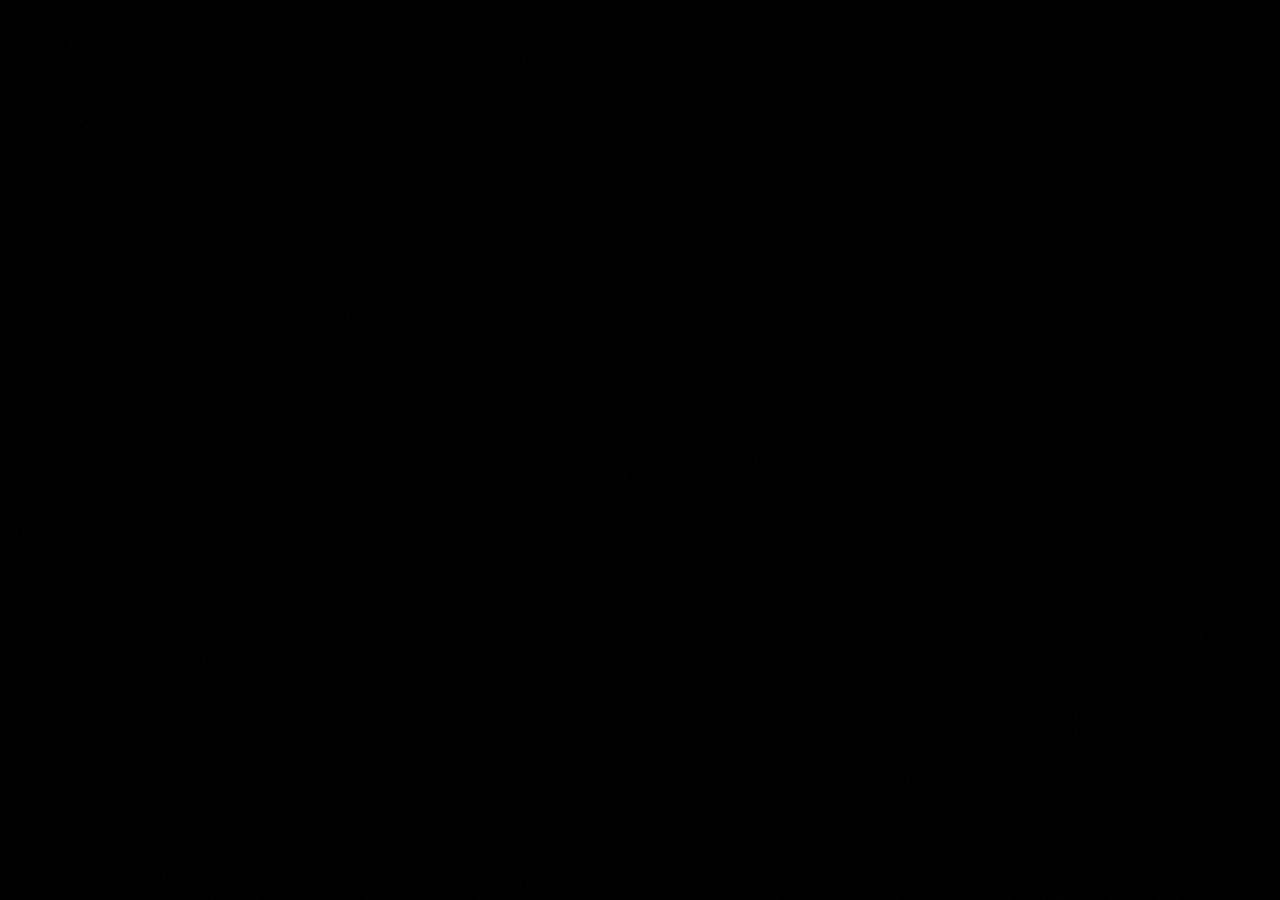
==== index.html @ a4b95ec3 "Deploy: mobile nav CTA visible" ====
<!DOCTYPE html>
<html lang="es">
  <head>
    <meta charset="UTF-8" />
    <link rel="icon" type="image/svg+xml" href="data:image/svg+xml,<svg xmlns='http://www.w3.org/2000/svg' viewBox='0 0 100 100'><text y='.9em' font-size='90'>⬡</text></svg>" />
    <meta name="viewport" content="width=device-width, initial-scale=1.0" />

    <!-- SEO Meta Tags -->
    <title>Aplicá IA — Agentes de IA & Software Premium</title>
    <meta name="description" content="Agencia boutique especializada en Agentes de IA, Desarrollo de Software a Medida, Diseño Web y Google Ads. Tecnología de vanguardia para empresas que quieren escalar." />
    <meta name="keywords" content="agentes IA, inteligencia artificial, desarrollo software, Google Ads, automatización, Next.js, React" />
    <meta name="author" content="Aplicá IA" />

    <!-- Open Graph -->
    <meta property="og:title" content="Aplicá IA — La Inteligencia que Escala tu Visión" />
    <meta property="og:description" content="Agentes de IA, Software a Medida y Google Ads para empresas premium." />
    <meta property="og:type" content="website" />

    <!-- Fonts: Inter (hero headlines) + Syne (accents) + DM Sans (body) -->
    <link rel="preconnect" href="https://fonts.googleapis.com" />
    <link rel="preconnect" href="https://fonts.gstatic.com" crossorigin />
    <link rel="preload" as="style" href="https://fonts.googleapis.com/css2?family=Inter:wght@400;500;600;700;800;900&family=Syne:wght@400;500;600;700;800&family=DM+Sans:ital,opsz,wght@0,9..40,300;0,9..40,400;0,9..40,500;0,9..40,600;1,9..40,300&display=swap" />
    <link href="https://fonts.googleapis.com/css2?family=Inter:wght@400;500;600;700;800;900&family=Syne:wght@400;500;600;700;800&family=DM+Sans:ital,opsz,wght@0,9..40,300;0,9..40,400;0,9..40,500;0,9..40,600;1,9..40,300&display=swap" rel="stylesheet" />

    <!-- Supabase Edge Function domain preconnect -->
    <link rel="preconnect" href="https://fxnadonczxslmwwtrefc.supabase.co" />

    <!-- GPU composite layer hint (no transform — would break GSAP fixed pins) -->
    <style>
      body { -webkit-font-smoothing: antialiased; text-rendering: optimizeLegibility; }
    </style>
    <script type="module" crossorigin src="./assets/index-Dzu4JUAJ.js"></script>
    <link rel="modulepreload" crossorigin href="./assets/motion-eB3AXLwj.js">
    <link rel="modulepreload" crossorigin href="./assets/r3f-Cs30Wg8M.js">
    <link rel="stylesheet" crossorigin href="./assets/index-D5BT5-FQ.css">
  </head>
  <body>
    <div id="root"></div>
  </body>
</html>
---- assets/index-D5BT5-FQ.css ----
*,:before,:after{--tw-border-spacing-x: 0;--tw-border-spacing-y: 0;--tw-translate-x: 0;--tw-translate-y: 0;--tw-rotate: 0;--tw-skew-x: 0;--tw-skew-y: 0;--tw-scale-x: 1;--tw-scale-y: 1;--tw-pan-x: ;--tw-pan-y: ;--tw-pinch-zoom: ;--tw-scroll-snap-strictness: proximity;--tw-gradient-from-position: ;--tw-gradient-via-position: ;--tw-gradient-to-position: ;--tw-ordinal: ;--tw-slashed-zero: ;--tw-numeric-figure: ;--tw-numeric-spacing: ;--tw-numeric-fraction: ;--tw-ring-inset: ;--tw-ring-offset-width: 0px;--tw-ring-offset-color: #fff;--tw-ring-color: rgb(59 130 246 / .5);--tw-ring-offset-shadow: 0 0 #0000;--tw-ring-shadow: 0 0 #0000;--tw-shadow: 0 0 #0000;--tw-shadow-colored: 0 0 #0000;--tw-blur: ;--tw-brightness: ;--tw-contrast: ;--tw-grayscale: ;--tw-hue-rotate: ;--tw-invert: ;--tw-saturate: ;--tw-sepia: ;--tw-drop-shadow: ;--tw-backdrop-blur: ;--tw-backdrop-brightness: ;--tw-backdrop-contrast: ;--tw-backdrop-grayscale: ;--tw-backdrop-hue-rotate: ;--tw-backdrop-invert: ;--tw-backdrop-opacity: ;--tw-backdrop-saturate: ;--tw-backdrop-sepia: ;--tw-contain-size: ;--tw-contain-layout: ;--tw-contain-paint: ;--tw-contain-style: }::backdrop{--tw-border-spacing-x: 0;--tw-border-spacing-y: 0;--tw-translate-x: 0;--tw-translate-y: 0;--tw-rotate: 0;--tw-skew-x: 0;--tw-skew-y: 0;--tw-scale-x: 1;--tw-scale-y: 1;--tw-pan-x: ;--tw-pan-y: ;--tw-pinch-zoom: ;--tw-scroll-snap-strictness: proximity;--tw-gradient-from-position: ;--tw-gradient-via-position: ;--tw-gradient-to-position: ;--tw-ordinal: ;--tw-slashed-zero: ;--tw-numeric-figure: ;--tw-numeric-spacing: ;--tw-numeric-fraction: ;--tw-ring-inset: ;--tw-ring-offset-width: 0px;--tw-ring-offset-color: #fff;--tw-ring-color: rgb(59 130 246 / .5);--tw-ring-offset-shadow: 0 0 #0000;--tw-ring-shadow: 0 0 #0000;--tw-shadow: 0 0 #0000;--tw-shadow-colored: 0 0 #0000;--tw-blur: ;--tw-brightness: ;--tw-contrast: ;--tw-grayscale: ;--tw-hue-rotate: ;--tw-invert: ;--tw-saturate: ;--tw-sepia: ;--tw-drop-shadow: ;--tw-backdrop-blur: ;--tw-backdrop-brightness: ;--tw-backdrop-contrast: ;--tw-backdrop-grayscale: ;--tw-backdrop-hue-rotate: ;--tw-backdrop-invert: ;--tw-backdrop-opacity: ;--tw-backdrop-saturate: ;--tw-backdrop-sepia: ;--tw-contain-size: ;--tw-contain-layout: ;--tw-contain-paint: ;--tw-contain-style: }*,:before,:after{box-sizing:border-box;border-width:0;border-style:solid;border-color:#e5e7eb}:before,:after{--tw-content: ""}html,:host{line-height:1.5;-webkit-text-size-adjust:100%;-moz-tab-size:4;-o-tab-size:4;tab-size:4;font-family:ui-sans-serif,system-ui,sans-serif,"Apple Color Emoji","Segoe UI Emoji",Segoe UI Symbol,"Noto Color Emoji";font-feature-settings:normal;font-variation-settings:normal;-webkit-tap-highlight-color:transparent}body{margin:0;line-height:inherit}hr{height:0;color:inherit;border-top-width:1px}abbr:where([title]){-webkit-text-decoration:underline dotted;text-decoration:underline dotted}h1,h2,h3,h4,h5,h6{font-size:inherit;font-weight:inherit}a{color:inherit;text-decoration:inherit}b,strong{font-weight:bolder}code,kbd,samp,pre{font-family:ui-monospace,SFMono-Regular,Menlo,Monaco,Consolas,Liberation Mono,Courier New,monospace;font-feature-settings:normal;font-variation-settings:normal;font-size:1em}small{font-size:80%}sub,sup{font-size:75%;line-height:0;position:relative;vertical-align:baseline}sub{bottom:-.25em}sup{top:-.5em}table{text-indent:0;border-color:inherit;border-collapse:collapse}button,input,optgroup,select,textarea{font-family:inherit;font-feature-settings:inherit;font-variation-settings:inherit;font-size:100%;font-weight:inherit;line-height:inherit;letter-spacing:inherit;color:inherit;margin:0;padding:0}button,select{text-transform:none}button,input:where([type=button]),input:where([type=reset]),input:where([type=submit]){-webkit-appearance:button;background-color:transparent;background-image:none}:-moz-focusring{outline:auto}:-moz-ui-invalid{box-shadow:none}progress{vertical-align:baseline}::-webkit-inner-spin-button,::-webkit-outer-spin-button{height:auto}[type=search]{-webkit-appearance:textfield;outline-offset:-2px}::-webkit-search-decoration{-webkit-appearance:none}::-webkit-file-upload-button{-webkit-appearance:button;font:inherit}summary{display:list-item}blockquote,dl,dd,h1,h2,h3,h4,h5,h6,hr,figure,p,pre{margin:0}fieldset{margin:0;padding:0}legend{padding:0}ol,ul,menu{list-style:none;margin:0;padding:0}dialog{padding:0}textarea{resize:vertical}input::-moz-placeholder,textarea::-moz-placeholder{opacity:1;color:#9ca3af}input::placeholder,textarea::placeholder{opacity:1;color:#9ca3af}button,[role=button]{cursor:pointer}:disabled{cursor:default}img,svg,video,canvas,audio,iframe,embed,object{display:block;vertical-align:middle}img,video{max-width:100%;height:auto}[hidden]:where(:not([hidden=until-found])){display:none}.\!container{width:100%!important}.container{width:100%}@media (min-width: 640px){.\!container{max-width:640px!important}.container{max-width:640px}}@media (min-width: 768px){.\!container{max-width:768px!important}.container{max-width:768px}}@media (min-width: 1024px){.\!container{max-width:1024px!important}.container{max-width:1024px}}@media (min-width: 1280px){.\!container{max-width:1280px!important}.container{max-width:1280px}}@media (min-width: 1536px){.\!container{max-width:1536px!important}.container{max-width:1536px}}.pointer-events-none{pointer-events:none}.\!visible{visibility:visible!important}.visible{visibility:visible}.invisible{visibility:hidden}.fixed{position:fixed}.absolute{position:absolute}.relative{position:relative}.inset-0{top:0;right:0;bottom:0;left:0}.-bottom-8{bottom:-2rem}.bottom-10{bottom:2.5rem}.left-0{left:0}.left-1\/2{left:50%}.right-0{right:0}.z-10{z-index:10}.mx-auto{margin-left:auto;margin-right:auto}.mb-0\.5{margin-bottom:.125rem}.mb-1{margin-bottom:.25rem}.mb-10{margin-bottom:2.5rem}.mb-20{margin-bottom:5rem}.mb-3{margin-bottom:.75rem}.mb-4{margin-bottom:1rem}.mb-6{margin-bottom:1.5rem}.mb-8{margin-bottom:2rem}.mt-0\.5{margin-top:.125rem}.mt-4{margin-top:1rem}.block{display:block}.inline-block{display:inline-block}.flex{display:flex}.inline-flex{display:inline-flex}.grid{display:grid}.hidden{display:none}.h-1{height:.25rem}.h-10{height:2.5rem}.h-11{height:2.75rem}.h-16{height:4rem}.h-2{height:.5rem}.h-64{height:16rem}.h-full{height:100%}.w-1{width:.25rem}.w-10{width:2.5rem}.w-11{width:2.75rem}.w-3\/4{width:75%}.w-full{width:100%}.max-w-2xl{max-width:42rem}.max-w-6xl{max-width:72rem}.max-w-7xl{max-width:80rem}.max-w-md{max-width:28rem}.max-w-xl{max-width:36rem}.flex-1{flex:1 1 0%}.-translate-x-1\/2{--tw-translate-x: -50%;transform:translate(var(--tw-translate-x),var(--tw-translate-y)) rotate(var(--tw-rotate)) skew(var(--tw-skew-x)) skewY(var(--tw-skew-y)) scaleX(var(--tw-scale-x)) scaleY(var(--tw-scale-y))}.transform{transform:translate(var(--tw-translate-x),var(--tw-translate-y)) rotate(var(--tw-rotate)) skew(var(--tw-skew-x)) skewY(var(--tw-skew-y)) scaleX(var(--tw-scale-x)) scaleY(var(--tw-scale-y))}.select-none{-webkit-user-select:none;-moz-user-select:none;user-select:none}.resize{resize:both}.grid-cols-1{grid-template-columns:repeat(1,minmax(0,1fr))}.grid-cols-2{grid-template-columns:repeat(2,minmax(0,1fr))}.grid-cols-3{grid-template-columns:repeat(3,minmax(0,1fr))}.flex-col{flex-direction:column}.flex-wrap{flex-wrap:wrap}.items-end{align-items:flex-end}.items-center{align-items:center}.justify-end{justify-content:flex-end}.justify-center{justify-content:center}.justify-between{justify-content:space-between}.gap-1\.5{gap:.375rem}.gap-16{gap:4rem}.gap-2{gap:.5rem}.gap-20{gap:5rem}.gap-3{gap:.75rem}.gap-4{gap:1rem}.gap-5{gap:1.25rem}.gap-6{gap:1.5rem}.gap-8{gap:2rem}.space-y-2\.5>:not([hidden])~:not([hidden]){--tw-space-y-reverse: 0;margin-top:calc(.625rem * calc(1 - var(--tw-space-y-reverse)));margin-bottom:calc(.625rem * var(--tw-space-y-reverse))}.overflow-hidden{overflow:hidden}.overflow-x-hidden{overflow-x:hidden}.whitespace-nowrap{white-space:nowrap}.whitespace-pre-line{white-space:pre-line}.rounded-\[20px\]{border-radius:20px}.rounded-full{border-radius:9999px}.rounded-xl{border-radius:.75rem}.rounded-t-lg{border-top-left-radius:.5rem;border-top-right-radius:.5rem}.border{border-width:1px}.border-y{border-top-width:1px;border-bottom-width:1px}.border-t{border-top-width:1px}.border-\[rgba\(255\,255\,255\,0\.06\)\]{border-color:#ffffff0f}.border-cobalt\/20{border-color:#05f3}.bg-black{--tw-bg-opacity: 1;background-color:rgb(0 0 0 / var(--tw-bg-opacity, 1))}.bg-cobalt{--tw-bg-opacity: 1;background-color:rgb(0 85 255 / var(--tw-bg-opacity, 1))}.bg-cobalt\/10{background-color:#0055ff1a}.bg-\[radial-gradient\(ellipse_60\%_50\%_at_20\%_60\%\,rgba\(0\,85\,255\,0\.07\)\,transparent\)\]{background-image:radial-gradient(ellipse 60% 50% at 20% 60%,rgba(0,85,255,.07),transparent)}.bg-\[radial-gradient\(ellipse_60\%_50\%_at_50\%_0\%\,rgba\(136\,51\,255\,0\.08\)\,transparent\)\]{background-image:radial-gradient(ellipse 60% 50% at 50% 0%,rgba(136,51,255,.08),transparent)}.p-6{padding:1.5rem}.p-7{padding:1.75rem}.p-8{padding:2rem}.px-3{padding-left:.75rem;padding-right:.75rem}.px-4{padding-left:1rem;padding-right:1rem}.px-6{padding-left:1.5rem;padding-right:1.5rem}.px-8{padding-left:2rem;padding-right:2rem}.py-1{padding-top:.25rem;padding-bottom:.25rem}.py-1\.5{padding-top:.375rem;padding-bottom:.375rem}.py-10{padding-top:2.5rem;padding-bottom:2.5rem}.py-16{padding-top:4rem;padding-bottom:4rem}.py-4{padding-top:1rem;padding-bottom:1rem}.py-40{padding-top:10rem;padding-bottom:10rem}.pt-4{padding-top:1rem}.pt-5{padding-top:1.25rem}.text-center{text-align:center}.font-body{font-family:DM Sans,sans-serif}.font-display{font-family:Syne,sans-serif}.text-2xl{font-size:1.5rem;line-height:2rem}.text-\[10px\]{font-size:10px}.text-\[9px\]{font-size:9px}.text-base{font-size:1rem;line-height:1.5rem}.text-lg{font-size:1.125rem;line-height:1.75rem}.text-sm{font-size:.875rem;line-height:1.25rem}.text-xl{font-size:1.25rem;line-height:1.75rem}.text-xs{font-size:.75rem;line-height:1rem}.uppercase{text-transform:uppercase}.leading-relaxed{line-height:1.625}.leading-tight{line-height:1.25}.tracking-\[0\.2em\]{letter-spacing:.2em}.tracking-\[0\.45em\]{letter-spacing:.45em}.tracking-wider{letter-spacing:.05em}.tracking-widest{letter-spacing:.1em}.text-\[\#3a3a3c\]{--tw-text-opacity: 1;color:rgb(58 58 60 / var(--tw-text-opacity, 1))}.text-\[\#48484a\]{--tw-text-opacity: 1;color:rgb(72 72 74 / var(--tw-text-opacity, 1))}.text-\[\#86868b\]{--tw-text-opacity: 1;color:rgb(134 134 139 / var(--tw-text-opacity, 1))}.text-\[\#f5f5f7\]{--tw-text-opacity: 1;color:rgb(245 245 247 / var(--tw-text-opacity, 1))}.text-cobalt{--tw-text-opacity: 1;color:rgb(0 85 255 / var(--tw-text-opacity, 1))}.text-white{--tw-text-opacity: 1;color:rgb(255 255 255 / var(--tw-text-opacity, 1))}.antialiased{-webkit-font-smoothing:antialiased;-moz-osx-font-smoothing:grayscale}.opacity-0{opacity:0}.opacity-25{opacity:.25}.opacity-60{opacity:.6}.opacity-70{opacity:.7}.shadow{--tw-shadow: 0 1px 3px 0 rgb(0 0 0 / .1), 0 1px 2px -1px rgb(0 0 0 / .1);--tw-shadow-colored: 0 1px 3px 0 var(--tw-shadow-color), 0 1px 2px -1px var(--tw-shadow-color);box-shadow:var(--tw-ring-offset-shadow, 0 0 #0000),var(--tw-ring-shadow, 0 0 #0000),var(--tw-shadow)}.outline{outline-style:solid}.ring{--tw-ring-offset-shadow: var(--tw-ring-inset) 0 0 0 var(--tw-ring-offset-width) var(--tw-ring-offset-color);--tw-ring-shadow: var(--tw-ring-inset) 0 0 0 calc(3px + var(--tw-ring-offset-width)) var(--tw-ring-color);box-shadow:var(--tw-ring-offset-shadow),var(--tw-ring-shadow),var(--tw-shadow, 0 0 #0000)}.blur{--tw-blur: blur(8px);filter:var(--tw-blur) var(--tw-brightness) var(--tw-contrast) var(--tw-grayscale) var(--tw-hue-rotate) var(--tw-invert) var(--tw-saturate) var(--tw-sepia) var(--tw-drop-shadow)}.blur-3xl{--tw-blur: blur(64px);filter:var(--tw-blur) var(--tw-brightness) var(--tw-contrast) var(--tw-grayscale) var(--tw-hue-rotate) var(--tw-invert) var(--tw-saturate) var(--tw-sepia) var(--tw-drop-shadow)}.filter{filter:var(--tw-blur) var(--tw-brightness) var(--tw-contrast) var(--tw-grayscale) var(--tw-hue-rotate) var(--tw-invert) var(--tw-saturate) var(--tw-sepia) var(--tw-drop-shadow)}.transition{transition-property:color,background-color,border-color,text-decoration-color,fill,stroke,opacity,box-shadow,transform,filter,backdrop-filter;transition-timing-function:cubic-bezier(.4,0,.2,1);transition-duration:.15s}.transition-colors{transition-property:color,background-color,border-color,text-decoration-color,fill,stroke;transition-timing-function:cubic-bezier(.4,0,.2,1);transition-duration:.15s}.transition-opacity{transition-property:opacity;transition-timing-function:cubic-bezier(.4,0,.2,1);transition-duration:.15s}.duration-500{transition-duration:.5s}:root{--cobalt: #0071E3;--cobalt-glow: rgba(0, 113, 227, .12);--violet: #0071E3;--violet-glow: rgba(0, 113, 227, .1);--black: #000000;--surface: #000000;--card: #1d1d1f;--text: #f5f5f7;--text-dim: #86868b;--border: rgba(255,255,255,.08)}*,*:before,*:after{box-sizing:border-box;margin:0;padding:0}html{scroll-behavior:auto}body{background-color:#000;color:#f5f5f7;font-family:DM Sans,-apple-system,SF Pro Text,Helvetica Neue,sans-serif;-webkit-font-smoothing:antialiased;-moz-osx-font-smoothing:grayscale;overflow-x:hidden}.dot-grid{background-image:radial-gradient(circle,rgba(255,255,255,.12) 1px,transparent 1px);background-size:40px 40px}.hero-headline{font-family:Inter,-apple-system,SF Pro Display,sans-serif;font-weight:700;font-size:clamp(3rem,8vw,8.5rem);line-height:.92;letter-spacing:-.04em}.section-headline{font-family:Inter,-apple-system,SF Pro Display,sans-serif;font-weight:600;font-size:clamp(2.25rem,5vw,5rem);line-height:1.05;letter-spacing:-.03em}.section-label{font-family:DM Sans,-apple-system,sans-serif;font-size:.7rem;font-weight:500;letter-spacing:.22em;text-transform:uppercase;color:#86868b}.text-gradient{background:linear-gradient(135deg,#f5f5f7,#0071e3);-webkit-background-clip:text;-webkit-text-fill-color:transparent;background-clip:text}.btn-primary{display:inline-flex;align-items:center;gap:.5rem;padding:.875rem 2rem;background:#0071e3;color:#fff;font-family:DM Sans,-apple-system,sans-serif;font-weight:500;font-size:.9rem;letter-spacing:.01em;border:none;border-radius:980px;cursor:pointer;transition:opacity .25s,transform .25s}.btn-primary:hover{opacity:.88;transform:translateY(-1px)}.btn-ghost{display:inline-flex;align-items:center;gap:.5rem;padding:.875rem 2rem;background:transparent;color:#86868b;font-family:DM Sans,-apple-system,sans-serif;font-weight:400;font-size:.9rem;border:1px solid rgba(255,255,255,.12);border-radius:980px;cursor:pointer;transition:color .25s,border-color .25s,background .25s}.btn-ghost:hover{color:#f5f5f7;border-color:#ffffff40;background:#ffffff0a}.btn-ghost-highlight{display:inline-flex;align-items:center;gap:.5rem;padding:.875rem 2rem;background:#f5f5f7;color:#1d1d1f;font-family:DM Sans,-apple-system,sans-serif;font-weight:500;font-size:.9rem;border:1px solid rgba(255,255,255,.3);border-radius:980px;cursor:pointer;transition:opacity .25s,transform .25s}.btn-ghost-highlight:hover{opacity:.88;transform:translateY(-1px)}.glass-card{background:#1d1d1f;border:1px solid rgba(255,255,255,.08);border-radius:18px;transition:border-color .3s,box-shadow .3s}.glass-card:hover{border-color:#ffffff26;box-shadow:0 8px 40px #0006}@keyframes pulse-dot{0%,to{opacity:1;transform:scale(1)}50%{opacity:.5;transform:scale(1.4)}}.status-dot{width:8px;height:8px;border-radius:50%;animation:pulse-dot 2.5s ease-in-out infinite}@keyframes marquee-left{0%{transform:translate(0)}to{transform:translate(-50%)}}.marquee-track{display:flex;gap:0;animation:marquee-left 22s linear infinite;width:-moz-max-content;width:max-content}.marquee-track:hover{animation-play-state:paused}body:before{content:"";position:fixed;top:0;right:0;bottom:0;left:0;background-image:url("data:image/svg+xml,%3Csvg viewBox='0 0 256 256' xmlns='http://www.w3.org/2000/svg'%3E%3Cfilter id='noise'%3E%3CfeTurbulence type='fractalNoise' baseFrequency='0.9' numOctaves='4' stitchTiles='stitch'/%3E%3C/filter%3E%3Crect width='100%25' height='100%25' filter='url(%23noise)' opacity='1'/%3E%3C/svg%3E");opacity:.012;pointer-events:none;z-index:99998}.stack-section{position:relative}.stack-card-wrapper{position:relative;height:100vh;display:flex;align-items:center;justify-content:center}.stack-card-inner{position:sticky;top:80px;width:100%;max-width:900px;margin:0 auto}.bar-fill{transform-origin:bottom;border-radius:6px 6px 0 0}.form-input{width:100%;background:#ffffff0a;border:1px solid rgba(255,255,255,.1);border-radius:12px;padding:1rem 1.25rem;color:#f5f5f7;font-family:DM Sans,-apple-system,sans-serif;font-size:.95rem;transition:border-color .25s,box-shadow .25s;outline:none;resize:none}.form-input::-moz-placeholder{color:#48484a}.form-input::placeholder{color:#48484a}.form-input:focus{border-color:#0071e3;box-shadow:0 0 0 3px #0071e326}::-webkit-scrollbar{width:4px}::-webkit-scrollbar-track{background:#000}::-webkit-scrollbar-thumb{background:#ffffff26;border-radius:4px}.hero-text-3d-root{transform-style:preserve-3d}@keyframes spin{to{transform:rotate(360deg)}}.animate-spin{animation:spin .7s linear infinite}@keyframes agent-walk{0%{transform:translate(10vw)}50%{transform:translate(45vw)}to{transform:translate(10vw)}}.agent-robot-walk{position:absolute;bottom:0;left:0;width:80vw;height:100%;animation:agent-walk 30s ease-in-out infinite}.agent-robot-scale{width:100%;height:100%;transform:scale(.68);transform-origin:bottom center}a[href*="spline.design"],a[href*=spline],div[style*="spline.design"],#spline-watermark,[class*=watermark],[id*=watermark]{display:none!important;opacity:0!important;pointer-events:none!important}.agent-cta-btn{position:relative;display:inline-flex;align-items:center;border:none;background:transparent;padding:0;cursor:pointer;outline:none}.agent-cta-inner{position:relative;z-index:1;display:inline-flex;align-items:center;gap:.6rem;padding:1rem 2rem;border-radius:980px;background:#f5f5f7;color:#1d1d1f;font-family:Inter,-apple-system,sans-serif;font-weight:600;font-size:1rem;letter-spacing:-.01em;transition:transform .35s cubic-bezier(.22,1,.36,1),opacity .35s ease}.agent-cta-arrow{display:inline-flex;align-items:center;transition:transform .35s cubic-bezier(.22,1,.36,1)}.agent-cta-glow{position:absolute;top:-2px;right:-2px;bottom:-2px;left:-2px;border-radius:980px;background:#ffffff26;filter:blur(20px);opacity:0;transition:opacity .35s ease;z-index:0}.agent-cta-btn:hover .agent-cta-inner{transform:translateY(-2px);opacity:.9}.agent-cta-btn:hover .agent-cta-arrow{transform:translate(3px,-3px)}.agent-cta-btn:hover .agent-cta-glow{opacity:.6;filter:blur(28px)}.agent-cta-btn:active .agent-cta-inner{transform:translateY(0) scale(.98)}@media (max-width: 767px){.hero-headline{font-size:clamp(2rem,10vw,3.5rem);line-height:1}.section-headline{font-size:clamp(1.8rem,8vw,3rem);line-height:1.05}.glass-card{border-radius:14px}.hero-cta-row{flex-direction:column;width:100%}.hero-cta-row .btn-primary,.hero-cta-row .btn-ghost{width:100%;justify-content:center}.svc-card h2{font-size:clamp(2rem,9vw,3rem)!important;margin-bottom:.75rem!important}.svc-web-text-outer{justify-content:flex-start!important;padding-right:1.25rem!important;padding-left:1.25rem!important}.svc-web-text-outer>div{max-width:100%!important}.svc-cta-btn{width:100%;justify-content:center}.svc-card .mb-10{margin-bottom:1.25rem!important}.svc-card .mb-8{margin-bottom:.875rem!important}.chat-window{bottom:0!important;right:0!important;left:0!important;width:100%!important;border-radius:20px 20px 0 0!important;height:min(560px,78vh)!important}.scroll-hint{display:none!important}}.svc-card{will-change:transform,opacity;backface-visibility:hidden}.svc-inner{will-change:transform}.svc-dim{will-change:opacity}.agent-robot-walk{will-change:transform;backface-visibility:hidden}.nav-link-item:after{content:"";position:absolute;bottom:-2px;left:0;width:0;height:1px;background:linear-gradient(90deg,#fff9,#ffffff1a);transition:width .4s cubic-bezier(.25,.1,0,1)}.nav-link-item:hover{color:#ffffffe6!important}.nav-link-item:hover:after{width:100%}.nav-cta:hover{background:#ffffff1a!important;border-color:#ffffff26!important;box-shadow:0 0 20px #ffffff0a}@media (max-width: 767px){.nav-links{display:none!important}.nav-cta{padding:7px 14px!important;font-size:12px!important}.nav-hamburger{display:flex!important}}.line-clamp-2{display:-webkit-box;-webkit-line-clamp:2;-webkit-box-orient:vertical;overflow:hidden}.hover\:text-\[\#f5f5f7\]:hover{--tw-text-opacity: 1;color:rgb(245 245 247 / var(--tw-text-opacity, 1))}.group:hover .group-hover\:opacity-100{opacity:1}@media (min-width: 768px){.md\:block{display:block}.md\:grid-cols-2{grid-template-columns:repeat(2,minmax(0,1fr))}.md\:grid-cols-3{grid-template-columns:repeat(3,minmax(0,1fr))}.md\:flex-row{flex-direction:row}.md\:gap-10{gap:2.5rem}.md\:px-12{padding-left:3rem;padding-right:3rem}.md\:px-16{padding-left:4rem;padding-right:4rem}.md\:py-40{padding-top:10rem;padding-bottom:10rem}}@media (min-width: 1024px){.lg\:block{display:block}.lg\:grid-cols-2{grid-template-columns:repeat(2,minmax(0,1fr))}.lg\:gap-16{gap:4rem}}
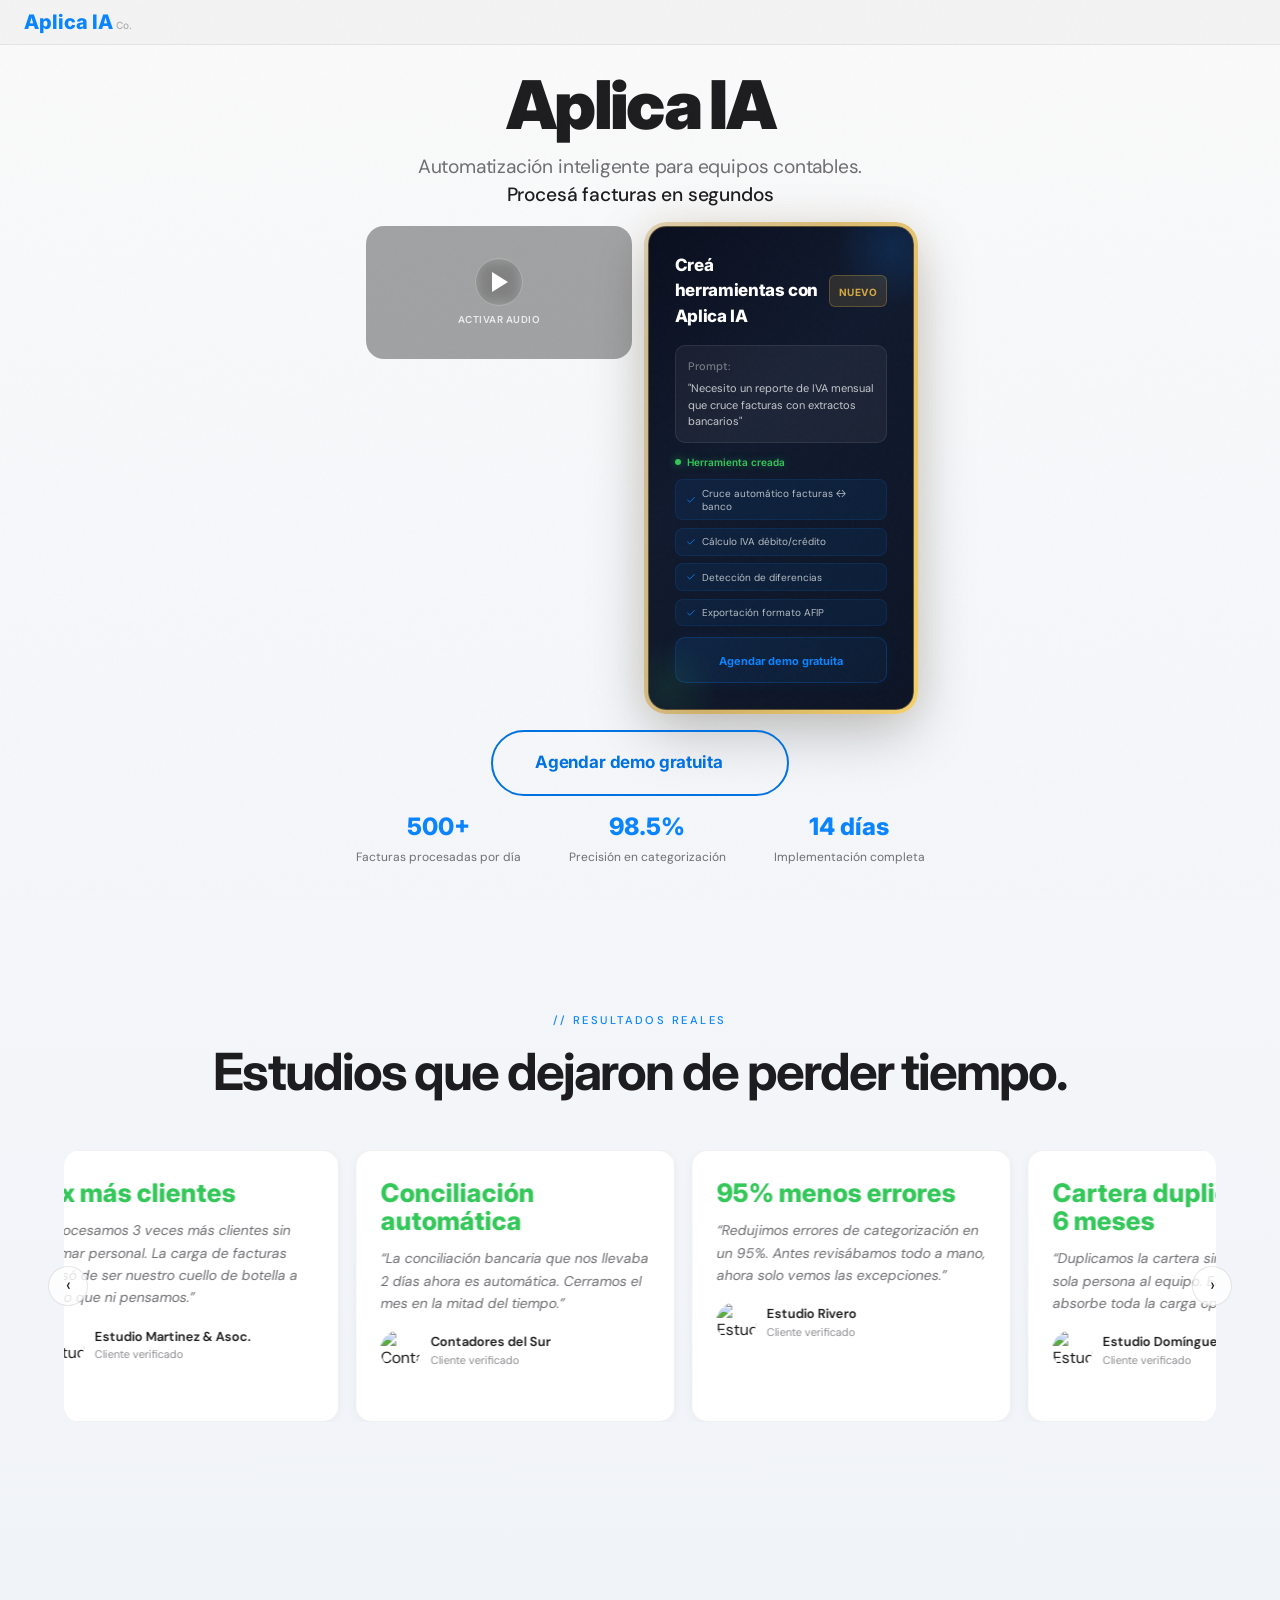
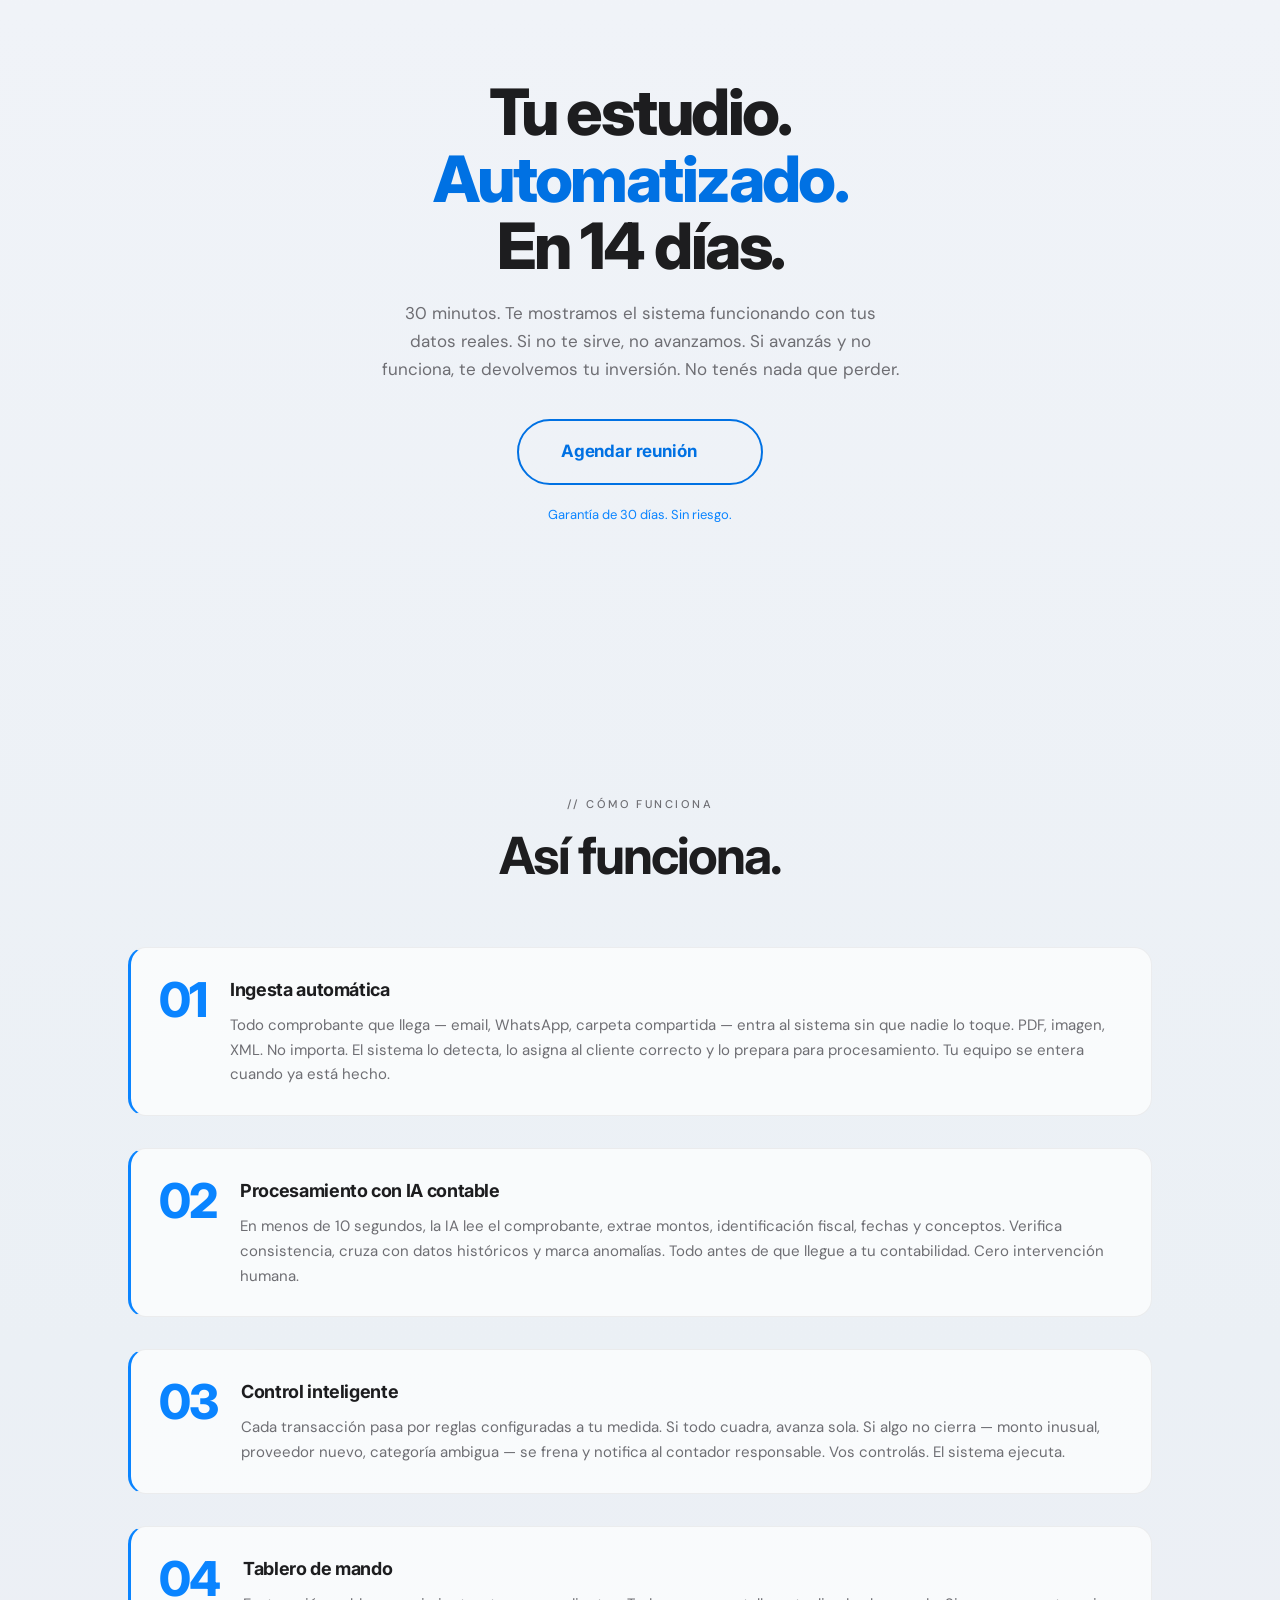
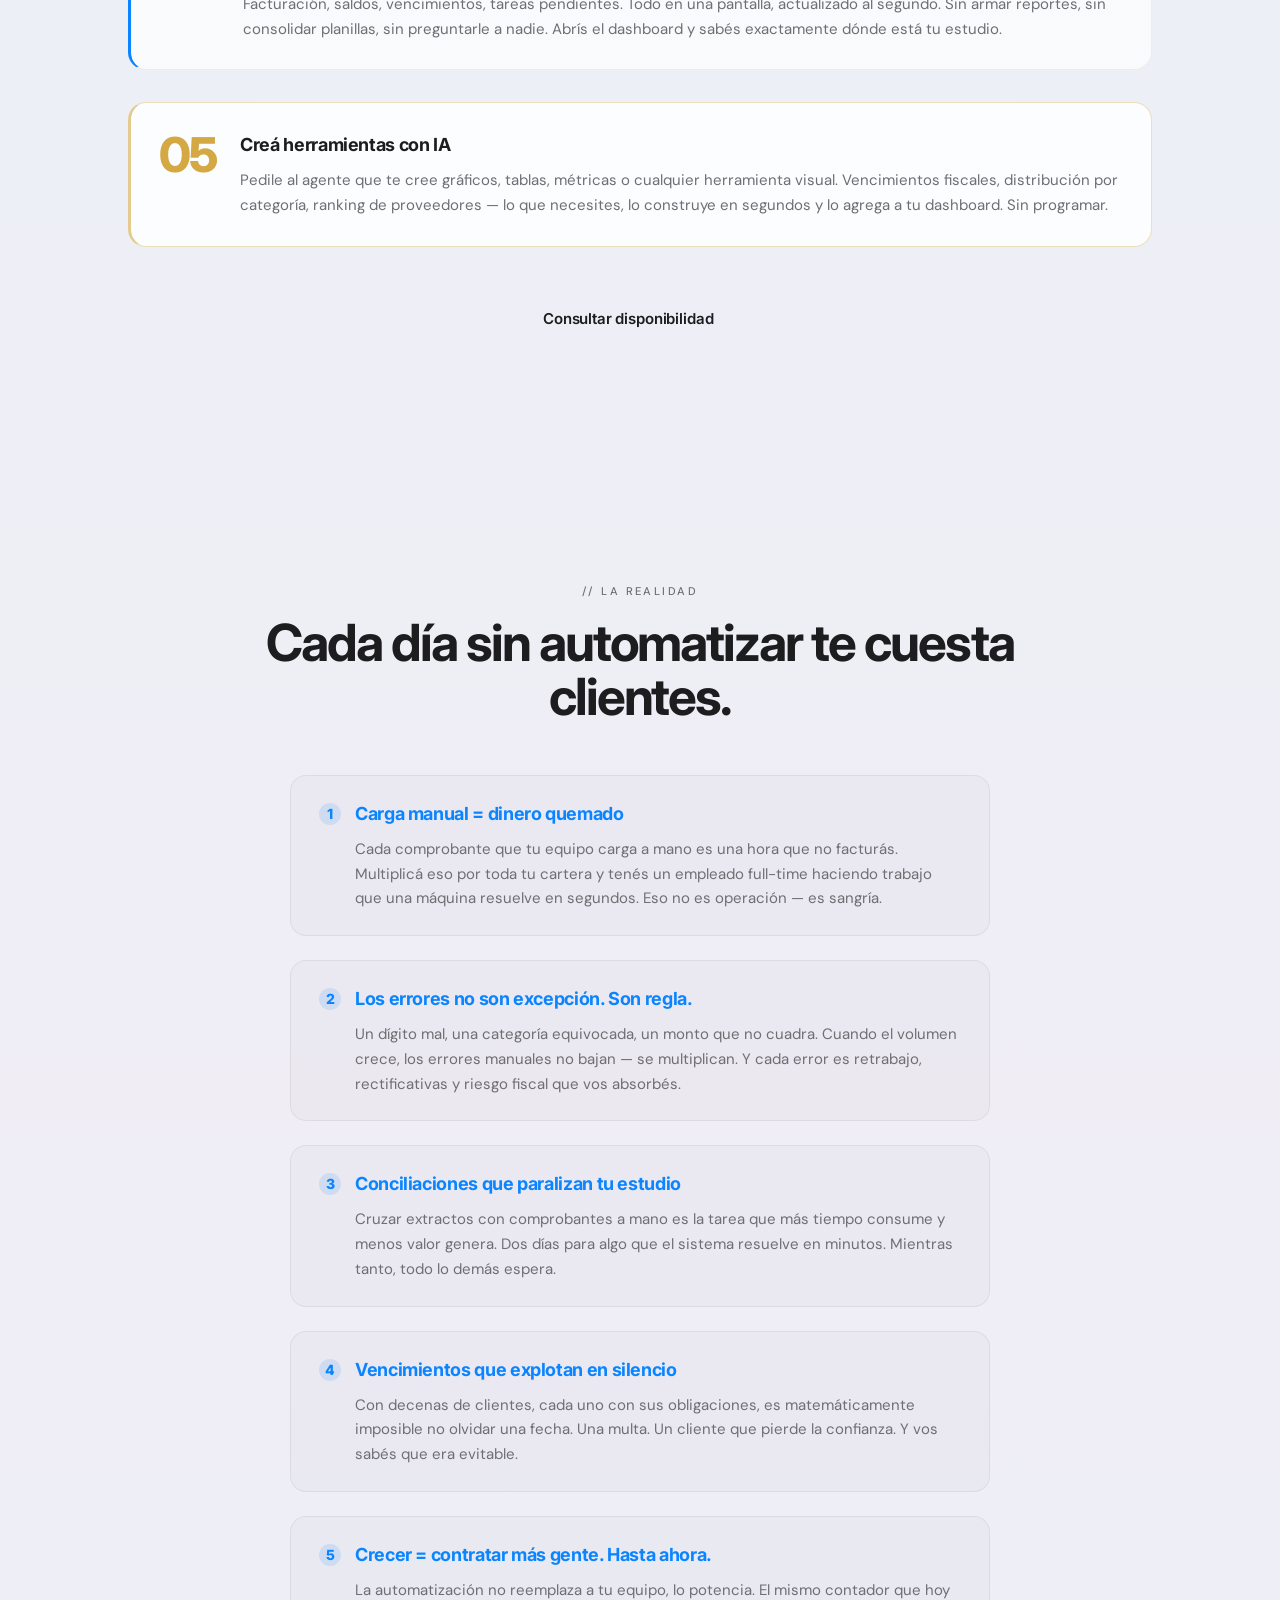
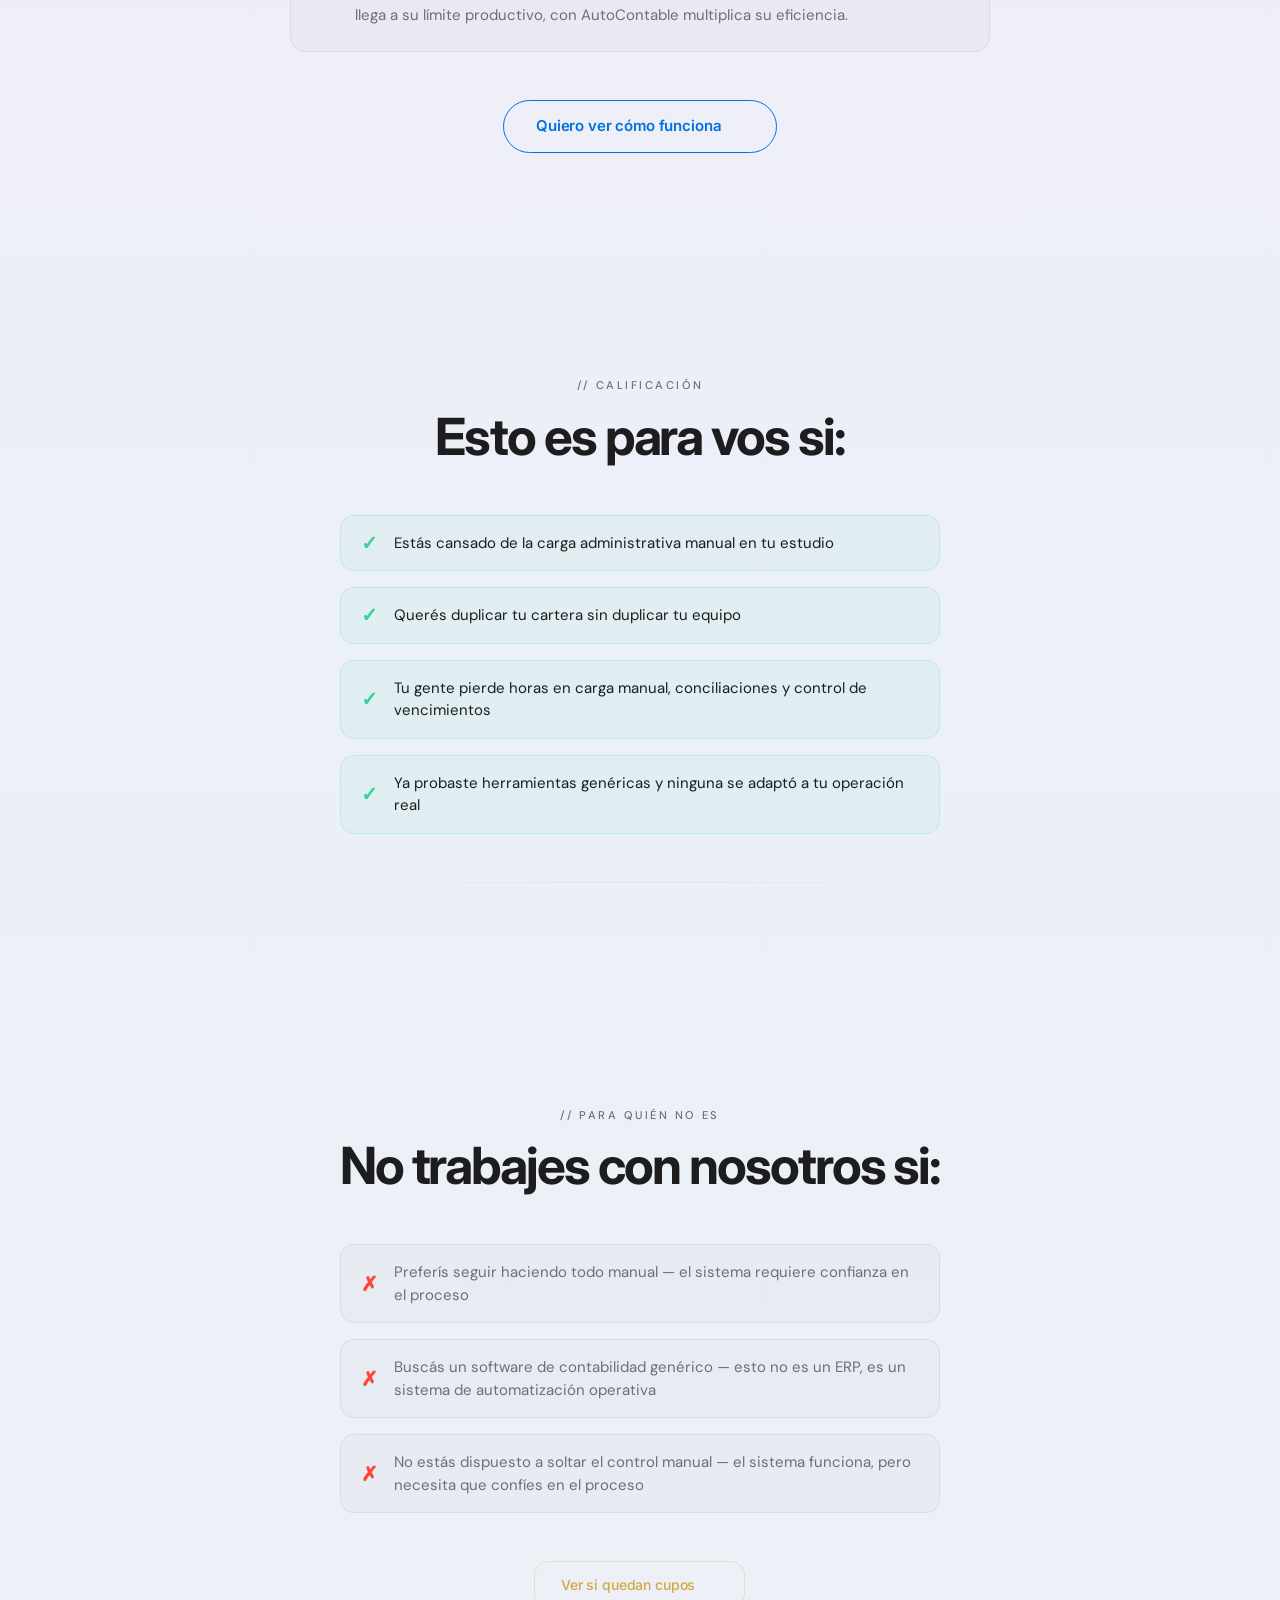
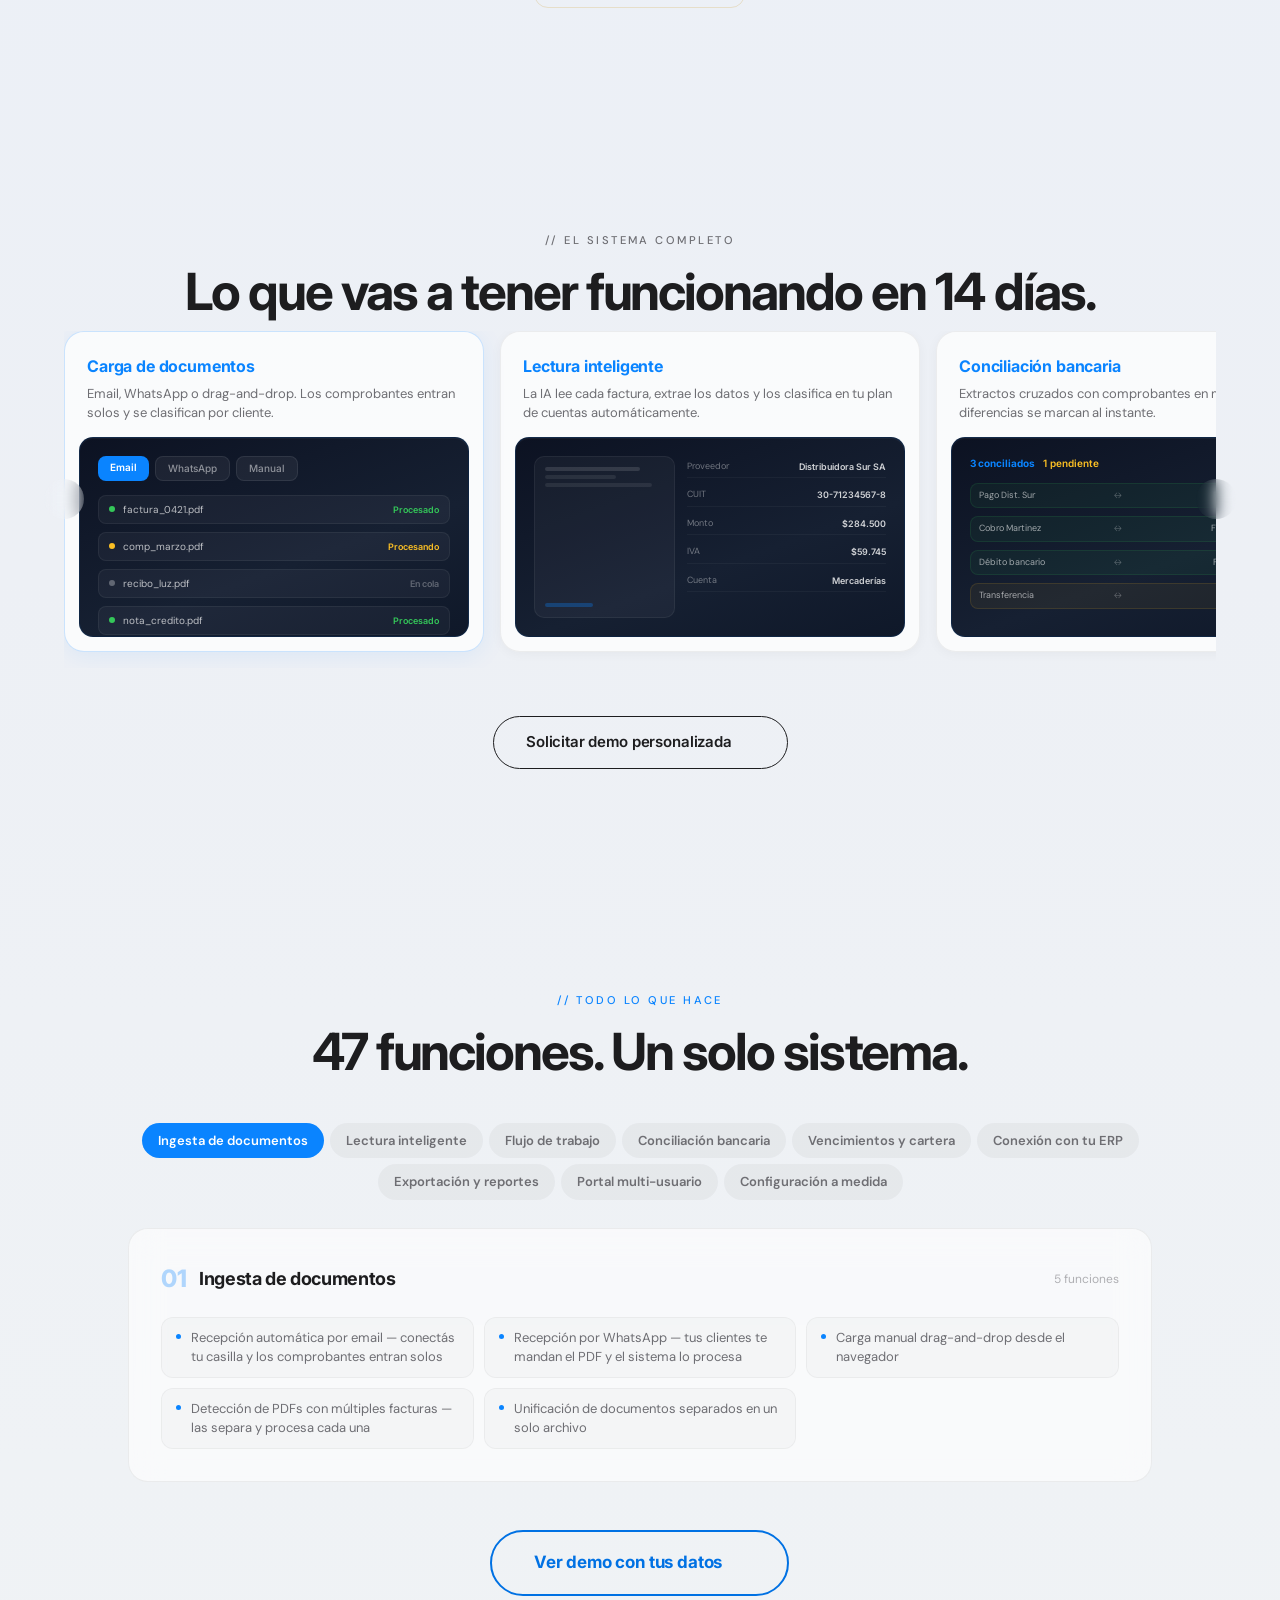
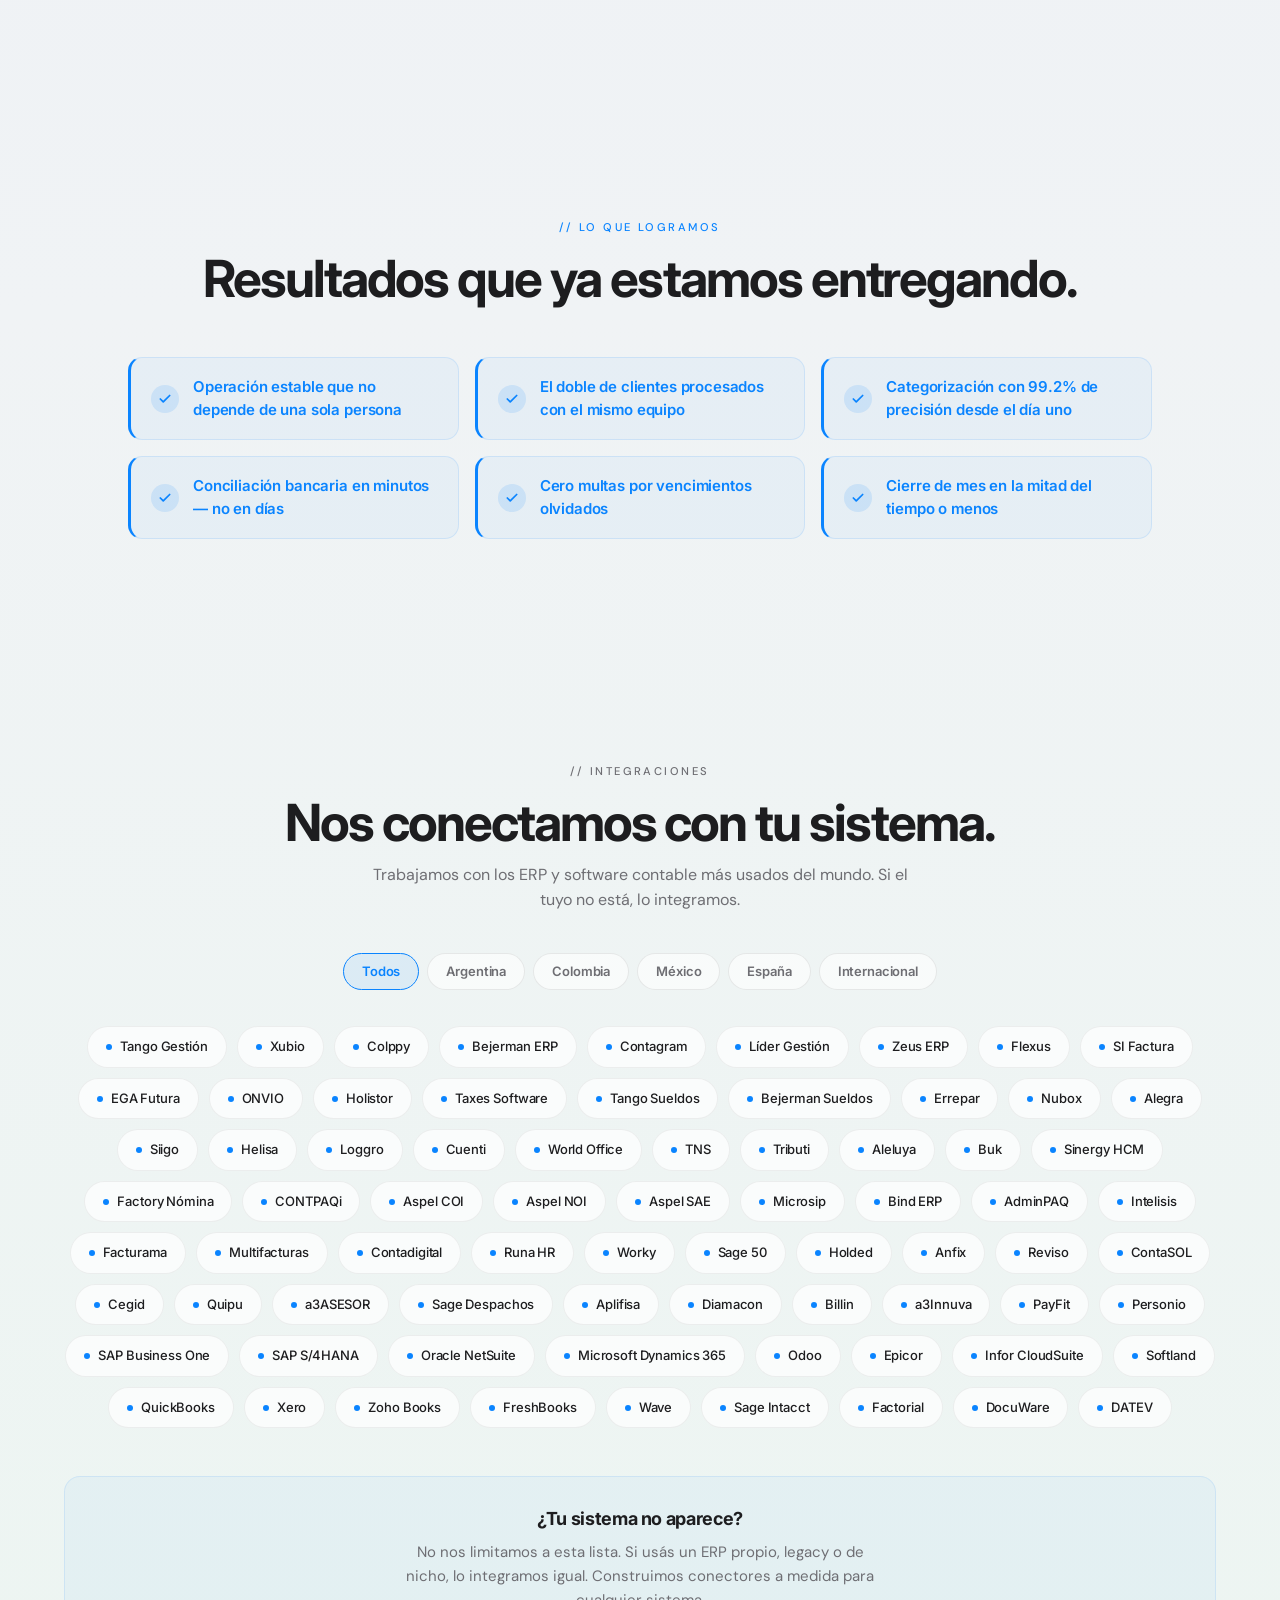
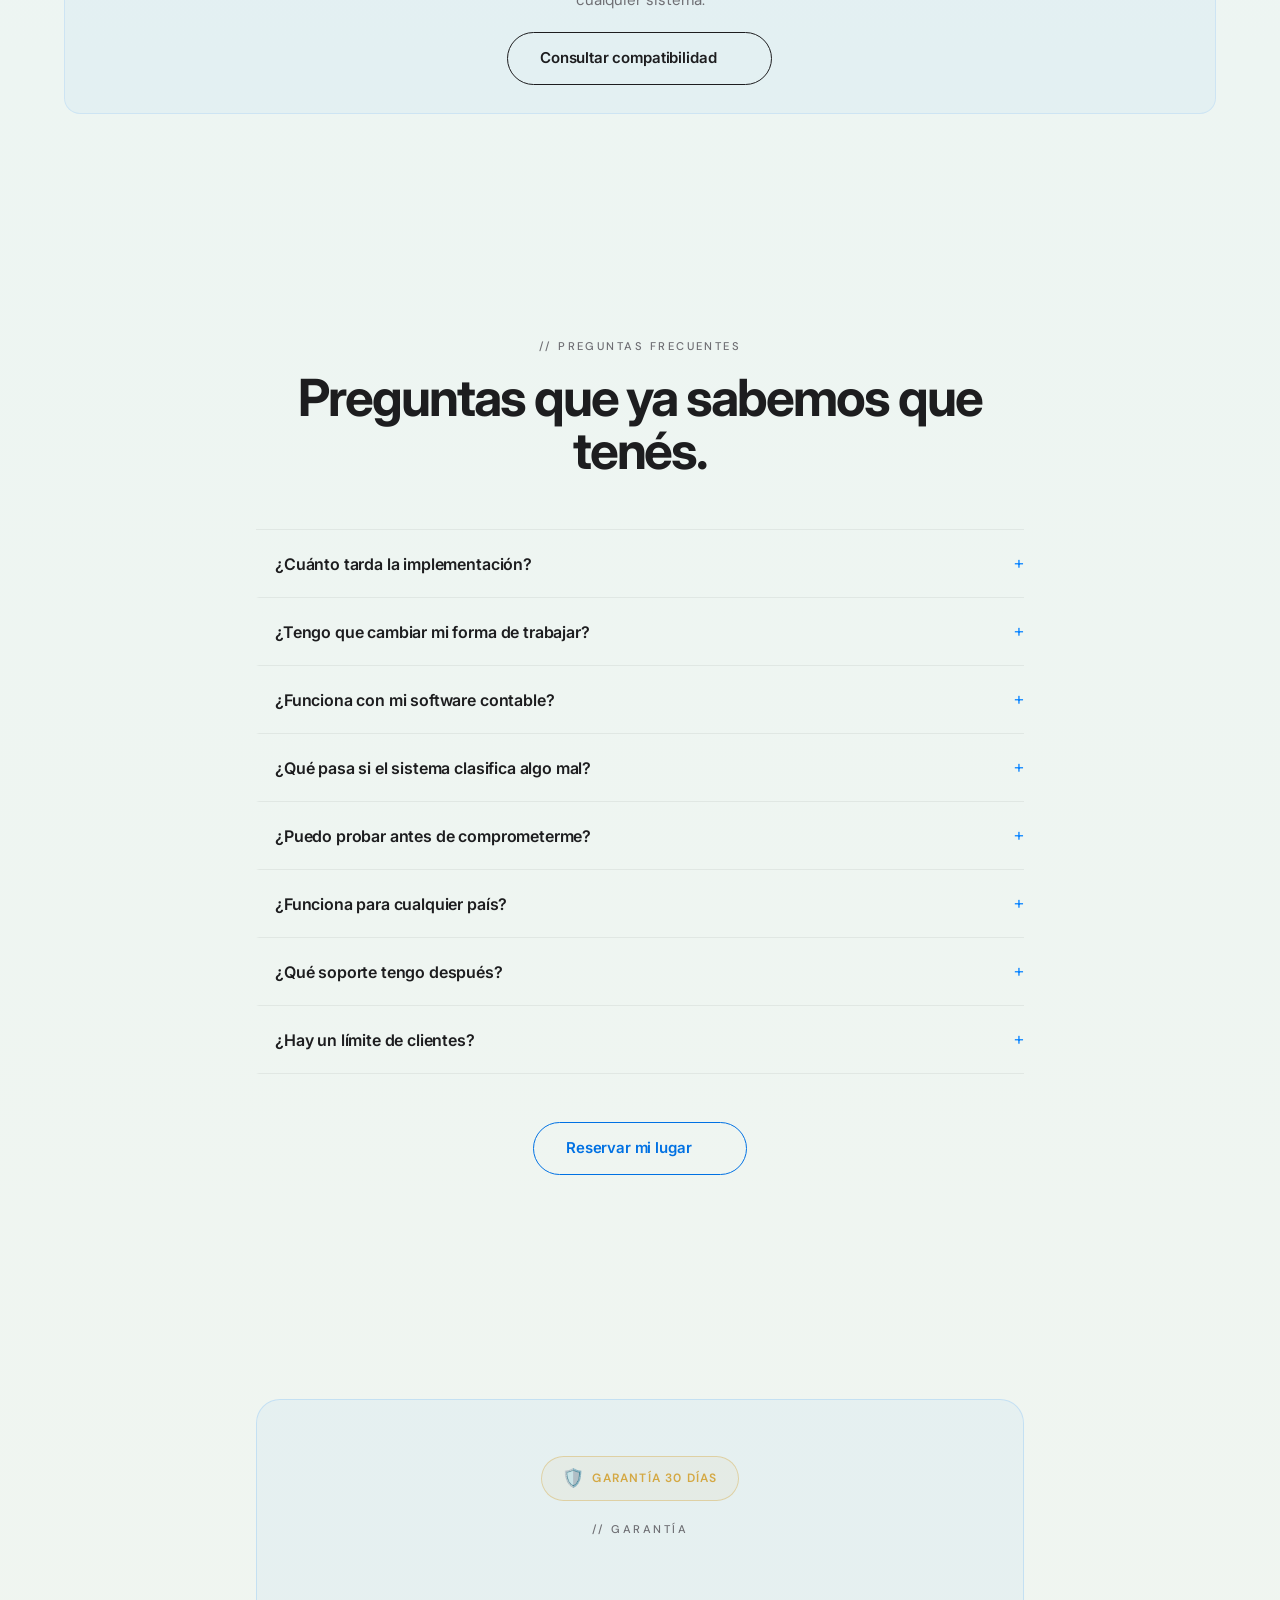
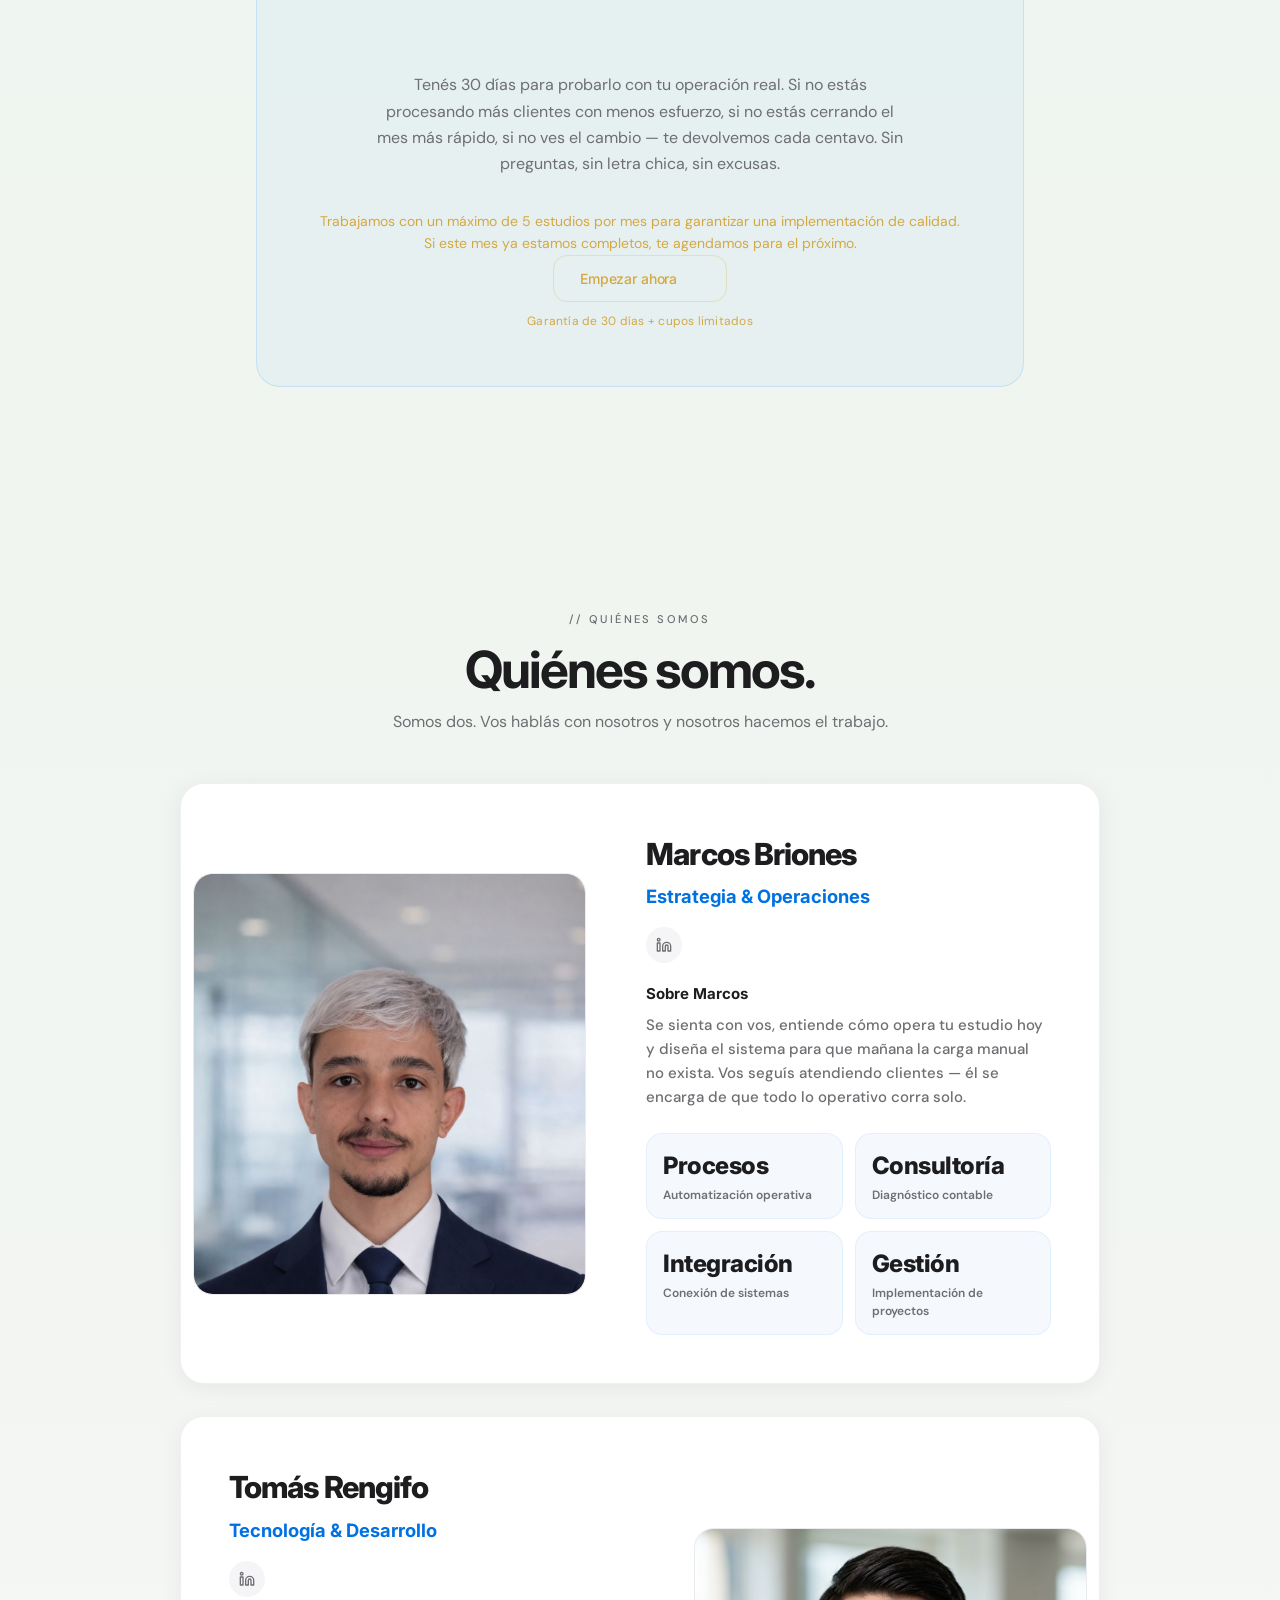
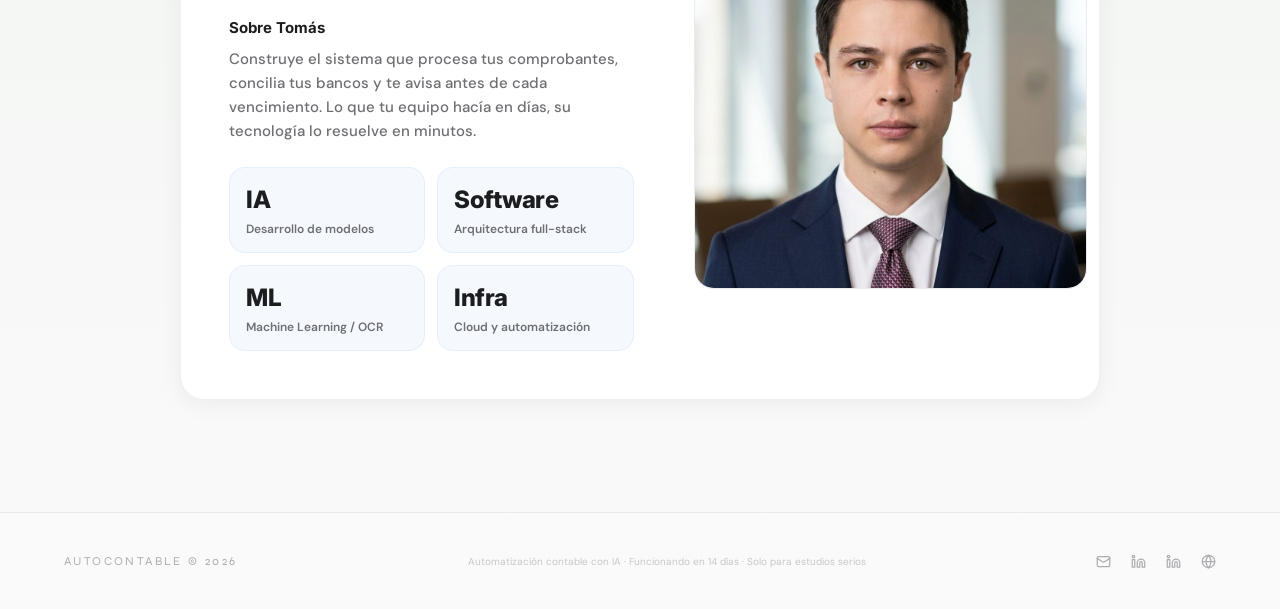
==== commit 59640e48: "Deploy — solo 30 min, badge fijo en lugar de selector" ====
--- a/index.html
+++ b/index.html
@@ -1,40 +1,68 @@
-<!DOCTYPE html>
-<html lang="es">
-  <head>
-    <meta charset="UTF-8" />
-    <link rel="icon" type="image/svg+xml" href="data:image/svg+xml,<svg xmlns='http://www.w3.org/2000/svg' viewBox='0 0 100 100'><text y='.9em' font-size='90'>⬡</text></svg>" />
-    <meta name="viewport" content="width=device-width, initial-scale=1.0" />
-
-    <!-- SEO Meta Tags -->
-    <title>Aplicá IA — Agentes de IA & Software Premium</title>
-    <meta name="description" content="Agencia boutique especializada en Agentes de IA, Desarrollo de Software a Medida, Diseño Web y Google Ads. Tecnología de vanguardia para empresas que quieren escalar." />
-    <meta name="keywords" content="agentes IA, inteligencia artificial, desarrollo software, Google Ads, automatización, Next.js, React" />
-    <meta name="author" content="Aplicá IA" />
-
-    <!-- Open Graph -->
-    <meta property="og:title" content="Aplicá IA — La Inteligencia que Escala tu Visión" />
-    <meta property="og:description" content="Agentes de IA, Software a Medida y Google Ads para empresas premium." />
-    <meta property="og:type" content="website" />
-
-    <!-- Fonts: Inter (hero headlines) + Syne (accents) + DM Sans (body) -->
-    <link rel="preconnect" href="https://fonts.googleapis.com" />
-    <link rel="preconnect" href="https://fonts.gstatic.com" crossorigin />
-    <link rel="preload" as="style" href="https://fonts.googleapis.com/css2?family=Inter:wght@400;500;600;700;800;900&family=Syne:wght@400;500;600;700;800&family=DM+Sans:ital,opsz,wght@0,9..40,300;0,9..40,400;0,9..40,500;0,9..40,600;1,9..40,300&display=swap" />
-    <link href="https://fonts.googleapis.com/css2?family=Inter:wght@400;500;600;700;800;900&family=Syne:wght@400;500;600;700;800&family=DM+Sans:ital,opsz,wght@0,9..40,300;0,9..40,400;0,9..40,500;0,9..40,600;1,9..40,300&display=swap" rel="stylesheet" />
-
-    <!-- Supabase Edge Function domain preconnect -->
-    <link rel="preconnect" href="https://fxnadonczxslmwwtrefc.supabase.co" />
-
-    <!-- GPU composite layer hint (no transform — would break GSAP fixed pins) -->
+<!DOCTYPE html>
+<html lang="es">
+  <head>
+    <meta charset="UTF-8" />
+    <link rel="icon" type="image/svg+xml" href="data:image/svg+xml,<svg xmlns='http://www.w3.org/2000/svg' viewBox='0 0 100 100'><text y='.9em' font-size='90'>⬡</text></svg>" />
+    <meta name="viewport" content="width=device-width, initial-scale=1.0" />
+
+    <!-- SEO Meta Tags -->
+    <title>Aplicá IA — Agentes de IA & Software Premium</title>
+    <meta name="description" content="Agencia boutique especializada en Agentes de IA, Desarrollo de Software a Medida, Diseño Web y Google Ads. Tecnología de vanguardia para empresas que quieren escalar." />
+    <meta name="keywords" content="agentes IA, inteligencia artificial, desarrollo software, Google Ads, automatización, Next.js, React" />
+    <meta name="author" content="Aplicá IA" />
+
+    <!-- Open Graph -->
+    <meta property="og:title" content="Aplicá IA — La Inteligencia que Escala tu Visión" />
+    <meta property="og:description" content="Agentes de IA, Software a Medida y Google Ads para empresas premium." />
+    <meta property="og:type" content="website" />
+
+    <!-- Fonts: Inter (hero headlines) + Syne (accents) + DM Sans (body) -->
+    <link rel="preconnect" href="https://fonts.googleapis.com" />
+    <link rel="preconnect" href="https://fonts.gstatic.com" crossorigin />
+    <link rel="preload" as="style" href="https://fonts.googleapis.com/css2?family=Inter:wght@400;500;600;700;800;900&family=Syne:wght@400;500;600;700;800&family=DM+Sans:ital,opsz,wght@0,9..40,300;0,9..40,400;0,9..40,500;0,9..40,600;1,9..40,300&display=swap" />
+    <link href="https://fonts.googleapis.com/css2?family=Inter:wght@400;500;600;700;800;900&family=Syne:wght@400;500;600;700;800&family=DM+Sans:ital,opsz,wght@0,9..40,300;0,9..40,400;0,9..40,500;0,9..40,600;1,9..40,300&display=swap" rel="stylesheet" />
+
+    <!-- Supabase Edge Function domain preconnect -->
+    <link rel="preconnect" href="https://fxnadonczxslmwwtrefc.supabase.co" />
+
+    <!-- GPU composite layer hint (no transform — would break GSAP fixed pins) -->
     <style>
       body { -webkit-font-smoothing: antialiased; text-rendering: optimizeLegibility; }
-    </style>
-    <script type="module" crossorigin src="./assets/index-Dzu4JUAJ.js"></script>
-    <link rel="modulepreload" crossorigin href="./assets/motion-eB3AXLwj.js">
-    <link rel="modulepreload" crossorigin href="./assets/r3f-Cs30Wg8M.js">
-    <link rel="stylesheet" crossorigin href="./assets/index-D5BT5-FQ.css">
-  </head>
-  <body>
-    <div id="root"></div>
-  </body>
-</html>
+      #root { background: #FAFAFA; min-height: 100vh; }
+    </style>
+
+    <!-- Meta Pixel Code -->
+    <script>
+    !function(f,b,e,v,n,t,s)
+    {if(f.fbq)return;n=f.fbq=function(){n.callMethod?
+    n.callMethod.apply(n,arguments):n.queue.push(arguments)};
+    if(!f._fbq)f._fbq=n;n.push=n;n.loaded=!0;n.version='2.0';
+    n.queue=[];t=b.createElement(e);t.async=!0;
+    t.src=v;s=b.getElementsByTagName(e)[0];
+    s.parentNode.insertBefore(t,s)}(window, document,'script',
+    'https://connect.facebook.net/en_US/fbevents.js');
+    fbq('init', '1741936250548111');
+    fbq('track', 'PageView');
+    </script>
+    <!-- End Meta Pixel Code -->
+
+    <!-- Microsoft Clarity -->
+    <script type="text/javascript">
+    (function(c,l,a,r,i,t,y){
+        c[a]=c[a]||function(){(c[a].q=c[a].q||[]).push(arguments)};
+        t=l.createElement(r);t.async=1;t.src="https://www.clarity.ms/tag/"+i;
+        y=l.getElementsByTagName(r)[0];y.parentNode.insertBefore(t,y);
+    })(window, document, "clarity", "script", "w6qctjy7x1");
+    </script>
+    <script type="module" crossorigin src="./assets/index-BmGTo9Fv.js"></script>
+    <link rel="modulepreload" crossorigin href="./assets/motion-Be7QoOR9.js">
+    <link rel="modulepreload" crossorigin href="./assets/r3f-YDuub0J2.js">
+    <link rel="stylesheet" crossorigin href="./assets/index-B1QLJqDd.css">
+  </head>
+  <body>
+    <!-- Meta Pixel noscript fallback -->
+    <noscript><img height="1" width="1" style="display:none" src="https://www.facebook.com/tr?id=1741936250548111&ev=PageView&noscript=1"></noscript>
+    <div id="root"></div>+
+  </body>
+</html>
--- a/assets/index-B1QLJqDd.css
+++ b/assets/index-B1QLJqDd.css
@@ -0,0 +1 @@
+*,:before,:after{--tw-border-spacing-x: 0;--tw-border-spacing-y: 0;--tw-translate-x: 0;--tw-translate-y: 0;--tw-rotate: 0;--tw-skew-x: 0;--tw-skew-y: 0;--tw-scale-x: 1;--tw-scale-y: 1;--tw-pan-x: ;--tw-pan-y: ;--tw-pinch-zoom: ;--tw-scroll-snap-strictness: proximity;--tw-gradient-from-position: ;--tw-gradient-via-position: ;--tw-gradient-to-position: ;--tw-ordinal: ;--tw-slashed-zero: ;--tw-numeric-figure: ;--tw-numeric-spacing: ;--tw-numeric-fraction: ;--tw-ring-inset: ;--tw-ring-offset-width: 0px;--tw-ring-offset-color: #fff;--tw-ring-color: rgb(59 130 246 / .5);--tw-ring-offset-shadow: 0 0 #0000;--tw-ring-shadow: 0 0 #0000;--tw-shadow: 0 0 #0000;--tw-shadow-colored: 0 0 #0000;--tw-blur: ;--tw-brightness: ;--tw-contrast: ;--tw-grayscale: ;--tw-hue-rotate: ;--tw-invert: ;--tw-saturate: ;--tw-sepia: ;--tw-drop-shadow: ;--tw-backdrop-blur: ;--tw-backdrop-brightness: ;--tw-backdrop-contrast: ;--tw-backdrop-grayscale: ;--tw-backdrop-hue-rotate: ;--tw-backdrop-invert: ;--tw-backdrop-opacity: ;--tw-backdrop-saturate: ;--tw-backdrop-sepia: ;--tw-contain-size: ;--tw-contain-layout: ;--tw-contain-paint: ;--tw-contain-style: }::backdrop{--tw-border-spacing-x: 0;--tw-border-spacing-y: 0;--tw-translate-x: 0;--tw-translate-y: 0;--tw-rotate: 0;--tw-skew-x: 0;--tw-skew-y: 0;--tw-scale-x: 1;--tw-scale-y: 1;--tw-pan-x: ;--tw-pan-y: ;--tw-pinch-zoom: ;--tw-scroll-snap-strictness: proximity;--tw-gradient-from-position: ;--tw-gradient-via-position: ;--tw-gradient-to-position: ;--tw-ordinal: ;--tw-slashed-zero: ;--tw-numeric-figure: ;--tw-numeric-spacing: ;--tw-numeric-fraction: ;--tw-ring-inset: ;--tw-ring-offset-width: 0px;--tw-ring-offset-color: #fff;--tw-ring-color: rgb(59 130 246 / .5);--tw-ring-offset-shadow: 0 0 #0000;--tw-ring-shadow: 0 0 #0000;--tw-shadow: 0 0 #0000;--tw-shadow-colored: 0 0 #0000;--tw-blur: ;--tw-brightness: ;--tw-contrast: ;--tw-grayscale: ;--tw-hue-rotate: ;--tw-invert: ;--tw-saturate: ;--tw-sepia: ;--tw-drop-shadow: ;--tw-backdrop-blur: ;--tw-backdrop-brightness: ;--tw-backdrop-contrast: ;--tw-backdrop-grayscale: ;--tw-backdrop-hue-rotate: ;--tw-backdrop-invert: ;--tw-backdrop-opacity: ;--tw-backdrop-saturate: ;--tw-backdrop-sepia: ;--tw-contain-size: ;--tw-contain-layout: ;--tw-contain-paint: ;--tw-contain-style: }*,:before,:after{box-sizing:border-box;border-width:0;border-style:solid;border-color:#e5e7eb}:before,:after{--tw-content: ""}html,:host{line-height:1.5;-webkit-text-size-adjust:100%;-moz-tab-size:4;-o-tab-size:4;tab-size:4;font-family:ui-sans-serif,system-ui,sans-serif,"Apple Color Emoji","Segoe UI Emoji",Segoe UI Symbol,"Noto Color Emoji";font-feature-settings:normal;font-variation-settings:normal;-webkit-tap-highlight-color:transparent}body{margin:0;line-height:inherit}hr{height:0;color:inherit;border-top-width:1px}abbr:where([title]){-webkit-text-decoration:underline dotted;text-decoration:underline dotted}h1,h2,h3,h4,h5,h6{font-size:inherit;font-weight:inherit}a{color:inherit;text-decoration:inherit}b,strong{font-weight:bolder}code,kbd,samp,pre{font-family:ui-monospace,SFMono-Regular,Menlo,Monaco,Consolas,Liberation Mono,Courier New,monospace;font-feature-settings:normal;font-variation-settings:normal;font-size:1em}small{font-size:80%}sub,sup{font-size:75%;line-height:0;position:relative;vertical-align:baseline}sub{bottom:-.25em}sup{top:-.5em}table{text-indent:0;border-color:inherit;border-collapse:collapse}button,input,optgroup,select,textarea{font-family:inherit;font-feature-settings:inherit;font-variation-settings:inherit;font-size:100%;font-weight:inherit;line-height:inherit;letter-spacing:inherit;color:inherit;margin:0;padding:0}button,select{text-transform:none}button,input:where([type=button]),input:where([type=reset]),input:where([type=submit]){-webkit-appearance:button;background-color:transparent;background-image:none}:-moz-focusring{outline:auto}:-moz-ui-invalid{box-shadow:none}progress{vertical-align:baseline}::-webkit-inner-spin-button,::-webkit-outer-spin-button{height:auto}[type=search]{-webkit-appearance:textfield;outline-offset:-2px}::-webkit-search-decoration{-webkit-appearance:none}::-webkit-file-upload-button{-webkit-appearance:button;font:inherit}summary{display:list-item}blockquote,dl,dd,h1,h2,h3,h4,h5,h6,hr,figure,p,pre{margin:0}fieldset{margin:0;padding:0}legend{padding:0}ol,ul,menu{list-style:none;margin:0;padding:0}dialog{padding:0}textarea{resize:vertical}input::-moz-placeholder,textarea::-moz-placeholder{opacity:1;color:#9ca3af}input::placeholder,textarea::placeholder{opacity:1;color:#9ca3af}button,[role=button]{cursor:pointer}:disabled{cursor:default}img,svg,video,canvas,audio,iframe,embed,object{display:block;vertical-align:middle}img,video{max-width:100%;height:auto}[hidden]:where(:not([hidden=until-found])){display:none}.container{width:100%}@media (min-width: 640px){.container{max-width:640px}}@media (min-width: 768px){.container{max-width:768px}}@media (min-width: 1024px){.container{max-width:1024px}}@media (min-width: 1280px){.container{max-width:1280px}}@media (min-width: 1536px){.container{max-width:1536px}}.pointer-events-none{pointer-events:none}.\!visible{visibility:visible!important}.visible{visibility:visible}.invisible{visibility:hidden}.static{position:static}.fixed{position:fixed}.absolute{position:absolute}.relative{position:relative}.inset-0{top:0;right:0;bottom:0;left:0}.bottom-10{bottom:2.5rem}.left-0{left:0}.right-0{right:0}.z-10{z-index:10}.mx-auto{margin-left:auto;margin-right:auto}.mb-4{margin-bottom:1rem}.block{display:block}.inline-block{display:inline-block}.inline{display:inline}.flex{display:flex}.inline-flex{display:inline-flex}.grid{display:grid}.hidden{display:none}.h-1{height:.25rem}.h-full{height:100%}.w-1{width:.25rem}.w-full{width:100%}.max-w-3xl{max-width:48rem}.max-w-4xl{max-width:56rem}.max-w-5xl{max-width:64rem}.max-w-6xl{max-width:72rem}.transform{transform:translate(var(--tw-translate-x),var(--tw-translate-y)) rotate(var(--tw-rotate)) skew(var(--tw-skew-x)) skewY(var(--tw-skew-y)) scaleX(var(--tw-scale-x)) scaleY(var(--tw-scale-y))}.select-none{-webkit-user-select:none;-moz-user-select:none;user-select:none}.resize{resize:both}.flex-col{flex-direction:column}.items-center{align-items:center}.justify-center{justify-content:center}.justify-between{justify-content:space-between}.gap-3{gap:.75rem}.gap-4{gap:1rem}.gap-5{gap:1.25rem}.overflow-hidden{overflow:hidden}.overflow-x-hidden{overflow-x:hidden}.whitespace-nowrap{white-space:nowrap}.rounded-full{border-radius:9999px}.border{border-width:1px}.border-y{border-top-width:1px;border-bottom-width:1px}.border-t{border-top-width:1px}.border-\[rgba\(0\,0\,0\,0\.06\)\]{border-color:#0000000f}.bg-white{--tw-bg-opacity: 1;background-color:rgb(255 255 255 / var(--tw-bg-opacity, 1))}.px-4{padding-left:1rem;padding-right:1rem}.px-6{padding-left:1.5rem;padding-right:1.5rem}.px-8{padding-left:2rem;padding-right:2rem}.py-10{padding-top:2.5rem;padding-bottom:2.5rem}.py-20{padding-top:5rem;padding-bottom:5rem}.py-24{padding-top:6rem;padding-bottom:6rem}.py-4{padding-top:1rem;padding-bottom:1rem}.text-center{text-align:center}.font-body{font-family:DM Sans,sans-serif}.font-display{font-family:Syne,sans-serif}.text-\[10px\]{font-size:10px}.text-\[9px\]{font-size:9px}.text-sm{font-size:.875rem;line-height:1.25rem}.text-xs{font-size:.75rem;line-height:1rem}.uppercase{text-transform:uppercase}.italic{font-style:italic}.tracking-\[0\.2em\]{letter-spacing:.2em}.tracking-\[0\.45em\]{letter-spacing:.45em}.text-\[\#1d1d1f\]{--tw-text-opacity: 1;color:rgb(29 29 31 / var(--tw-text-opacity, 1))}.text-\[\#86868b\]{--tw-text-opacity: 1;color:rgb(134 134 139 / var(--tw-text-opacity, 1))}.text-\[\#aeaeb2\]{--tw-text-opacity: 1;color:rgb(174 174 178 / var(--tw-text-opacity, 1))}.text-\[\#c7c7cc\]{--tw-text-opacity: 1;color:rgb(199 199 204 / var(--tw-text-opacity, 1))}.antialiased{-webkit-font-smoothing:antialiased;-moz-osx-font-smoothing:grayscale}.opacity-60{opacity:.6}.opacity-70{opacity:.7}.outline{outline-style:solid}.ring{--tw-ring-offset-shadow: var(--tw-ring-inset) 0 0 0 var(--tw-ring-offset-width) var(--tw-ring-offset-color);--tw-ring-shadow: var(--tw-ring-inset) 0 0 0 calc(3px + var(--tw-ring-offset-width)) var(--tw-ring-color);box-shadow:var(--tw-ring-offset-shadow),var(--tw-ring-shadow),var(--tw-shadow, 0 0 #0000)}.blur{--tw-blur: blur(8px);filter:var(--tw-blur) var(--tw-brightness) var(--tw-contrast) var(--tw-grayscale) var(--tw-hue-rotate) var(--tw-invert) var(--tw-saturate) var(--tw-sepia) var(--tw-drop-shadow)}.filter{filter:var(--tw-blur) var(--tw-brightness) var(--tw-contrast) var(--tw-grayscale) var(--tw-hue-rotate) var(--tw-invert) var(--tw-saturate) var(--tw-sepia) var(--tw-drop-shadow)}.backdrop-filter{-webkit-backdrop-filter:var(--tw-backdrop-blur) var(--tw-backdrop-brightness) var(--tw-backdrop-contrast) var(--tw-backdrop-grayscale) var(--tw-backdrop-hue-rotate) var(--tw-backdrop-invert) var(--tw-backdrop-opacity) var(--tw-backdrop-saturate) var(--tw-backdrop-sepia);backdrop-filter:var(--tw-backdrop-blur) var(--tw-backdrop-brightness) var(--tw-backdrop-contrast) var(--tw-backdrop-grayscale) var(--tw-backdrop-hue-rotate) var(--tw-backdrop-invert) var(--tw-backdrop-opacity) var(--tw-backdrop-saturate) var(--tw-backdrop-sepia)}.transition{transition-property:color,background-color,border-color,text-decoration-color,fill,stroke,opacity,box-shadow,transform,filter,backdrop-filter;transition-timing-function:cubic-bezier(.4,0,.2,1);transition-duration:.15s}.transition-colors{transition-property:color,background-color,border-color,text-decoration-color,fill,stroke;transition-timing-function:cubic-bezier(.4,0,.2,1);transition-duration:.15s}:root{--cobalt: #0071E3;--cobalt-glow: rgba(0, 113, 227, .08);--violet: #0071E3;--violet-glow: rgba(0, 113, 227, .06);--black: #FAFAFA;--surface: #FAFAFA;--card: #FFFFFF;--text: #1d1d1f;--text-dim: #6e6e73;--border: rgba(0,0,0,.08)}*,*:before,*:after{box-sizing:border-box;margin:0;padding:0}html{scroll-behavior:auto}body{background-color:#fafafa;color:#1d1d1f;font-family:DM Sans,-apple-system,SF Pro Text,Helvetica Neue,sans-serif;-webkit-font-smoothing:antialiased;-moz-osx-font-smoothing:grayscale;overflow-x:hidden}.dot-grid{background-image:radial-gradient(circle,rgba(0,0,0,.06) 1px,transparent 1px);background-size:40px 40px}.hero-headline{font-family:Inter,-apple-system,SF Pro Display,sans-serif;font-weight:700;font-size:clamp(3rem,8vw,8.5rem);line-height:.92;letter-spacing:-.04em}.section-headline{font-family:Inter,-apple-system,SF Pro Display,sans-serif;font-weight:600;font-size:clamp(2.25rem,5vw,5rem);line-height:1.05;letter-spacing:-.03em}.section-label{font-family:DM Sans,-apple-system,sans-serif;font-size:.7rem;font-weight:500;letter-spacing:.22em;text-transform:uppercase;color:#6e6e73}.text-gradient{background:linear-gradient(135deg,#1d1d1f,#0071e3);-webkit-background-clip:text;-webkit-text-fill-color:transparent;background-clip:text}.btn-primary{display:inline-flex;align-items:center;gap:.5rem;padding:.875rem 2rem;background:#0071e3;color:#fff;font-family:DM Sans,-apple-system,sans-serif;font-weight:500;font-size:.9rem;letter-spacing:.01em;border:none;border-radius:980px;cursor:pointer;transition:transform .16s cubic-bezier(.23,1,.32,1);will-change:transform}.btn-primary:hover{transform:translateY(-1px)}.btn-primary:active{transform:scale(.97)}.btn-ghost{display:inline-flex;align-items:center;gap:.5rem;padding:.875rem 2rem;background:transparent;color:#6e6e73;font-family:DM Sans,-apple-system,sans-serif;font-weight:400;font-size:.9rem;border:1px solid rgba(0,0,0,.12);border-radius:980px;cursor:pointer;transition:color .2s ease,border-color .2s ease,background .2s ease}.btn-ghost:hover{color:#1d1d1f;border-color:#00000040;background:#00000008}.btn-ghost:active{transform:scale(.97)}.btn-ghost-highlight{display:inline-flex;align-items:center;gap:.5rem;padding:.875rem 2rem;background:#1d1d1f;color:#f5f5f7;font-family:DM Sans,-apple-system,sans-serif;font-weight:500;font-size:.9rem;border:1px solid rgba(0,0,0,.1);border-radius:980px;cursor:pointer;transition:transform .16s cubic-bezier(.23,1,.32,1);will-change:transform}.btn-ghost-highlight:hover{transform:translateY(-1px)}.btn-ghost-highlight:active{transform:scale(.97)}.glass-card{background:#fff;border:1px solid rgba(0,0,0,.06);border-radius:18px;transition:border-color .2s ease,box-shadow .25s cubic-bezier(.23,1,.32,1)}.glass-card:hover{border-color:#0000001f;box-shadow:0 8px 40px #00000014}@keyframes pulse-dot{0%,to{opacity:1;transform:scale(1)}50%{opacity:.5;transform:scale(1.4)}}.status-dot{width:8px;height:8px;border-radius:50%;animation:pulse-dot 2s ease infinite}@keyframes marquee-left{0%{transform:translate(0)}to{transform:translate(-50%)}}.marquee-track{display:flex;gap:0;animation:marquee-left 22s linear infinite;width:-moz-max-content;width:max-content}.marquee-track:hover{animation-play-state:paused}body:before{content:"";position:fixed;top:0;right:0;bottom:0;left:0;background-image:url("data:image/svg+xml,%3Csvg viewBox='0 0 256 256' xmlns='http://www.w3.org/2000/svg'%3E%3Cfilter id='noise'%3E%3CfeTurbulence type='fractalNoise' baseFrequency='0.9' numOctaves='4' stitchTiles='stitch'/%3E%3C/filter%3E%3Crect width='100%25' height='100%25' filter='url(%23noise)' opacity='1'/%3E%3C/svg%3E");opacity:.018;pointer-events:none;z-index:99998}.stack-section{position:relative}.stack-card-wrapper{position:relative;height:100vh;display:flex;align-items:center;justify-content:center}.stack-card-inner{position:sticky;top:80px;width:100%;max-width:900px;margin:0 auto}.bar-fill{transform-origin:bottom;border-radius:6px 6px 0 0}.form-input{width:100%;background:#00000005;border:1px solid rgba(0,0,0,.1);border-radius:12px;padding:1rem 1.25rem;color:#1d1d1f;font-family:DM Sans,-apple-system,sans-serif;font-size:.95rem;transition:border-color .25s,box-shadow .25s;outline:none;resize:none}.form-input::-moz-placeholder{color:#aeaeb2}.form-input::placeholder{color:#aeaeb2}.form-input:focus{border-color:#0071e3;box-shadow:0 0 0 3px #0071e326}html.lenis,html.lenis body{overflow:auto!important;height:auto!important}::-webkit-scrollbar{width:6px}::-webkit-scrollbar-track{background:#f5f5f7}::-webkit-scrollbar-thumb{background:#0000002e;border-radius:6px}::-webkit-scrollbar-thumb:hover{background:#0000004d}.hero-text-3d-root{transform-style:preserve-3d}@keyframes spin{to{transform:rotate(360deg)}}.animate-spin{animation:spin .7s linear infinite}@keyframes agent-walk{0%{transform:translate(10vw)}50%{transform:translate(45vw)}to{transform:translate(10vw)}}.agent-robot-walk{position:absolute;bottom:0;left:0;width:80vw;height:100%;animation:agent-walk 30s ease-in-out infinite}.agent-robot-scale{width:100%;height:100%;transform:scale(.68);transform-origin:bottom center}a[href*="spline.design"],a[href*=spline],div[style*="spline.design"],#spline-watermark,[class*=watermark],[id*=watermark]{display:none!important;opacity:0!important;pointer-events:none!important}.agent-cta-btn{position:relative;display:inline-flex;align-items:center;border:none;background:transparent;padding:0;cursor:pointer;outline:none}.agent-cta-inner{position:relative;z-index:1;display:inline-flex;align-items:center;gap:.6rem;padding:1rem 2rem;border-radius:980px;background:#1d1d1f;color:#f5f5f7;font-family:Inter,-apple-system,sans-serif;font-weight:600;font-size:1rem;letter-spacing:-.01em;transition:transform .35s cubic-bezier(.22,1,.36,1),opacity .35s ease}.agent-cta-arrow{display:inline-flex;align-items:center;transition:transform .35s cubic-bezier(.22,1,.36,1)}.agent-cta-glow{position:absolute;top:-2px;right:-2px;bottom:-2px;left:-2px;border-radius:980px;background:#00000014;filter:blur(20px);opacity:0;transition:opacity .35s ease;z-index:0}.agent-cta-btn:hover .agent-cta-inner{transform:translateY(-2px);opacity:.9}.agent-cta-btn:hover .agent-cta-arrow{transform:translate(3px,-3px)}.agent-cta-btn:hover .agent-cta-glow{opacity:.6;filter:blur(28px)}.agent-cta-btn:active .agent-cta-inner{transform:translateY(0) scale(.98)}@media (max-width: 767px){.hero-headline{font-size:clamp(2rem,10vw,3.5rem);line-height:1}.section-headline{font-size:clamp(1.8rem,8vw,3rem);line-height:1.05}.glass-card{border-radius:14px}.hero-cta-row{flex-direction:column;width:100%}.hero-cta-row .btn-primary,.hero-cta-row .btn-ghost{width:100%;justify-content:center}.svc-card h2{font-size:clamp(2rem,9vw,3rem)!important;margin-bottom:.75rem!important}.svc-web-text-outer{justify-content:flex-start!important;padding-right:1.25rem!important;padding-left:1.25rem!important}.svc-web-text-outer>div{max-width:100%!important}.svc-cta-btn{width:100%;justify-content:center}.svc-card .mb-10{margin-bottom:1.25rem!important}.svc-card .mb-8{margin-bottom:.875rem!important}.chat-window{bottom:0!important;right:0!important;left:0!important;width:100%!important;border-radius:20px 20px 0 0!important;height:min(560px,78vh)!important}.scroll-hint{display:none!important}.team-card-grid{grid-template-columns:1fr!important;direction:ltr!important}}.nav-link-item:after{content:"";position:absolute;bottom:-2px;left:0;width:0;height:1px;background:linear-gradient(90deg,#00000080,#0000001a);transition:width .4s cubic-bezier(.25,.1,0,1)}.nav-link-item:hover{color:#000000e6!important}.nav-link-item:hover:after{width:100%}.nav-cta:hover{background:#0000000d!important;border-color:#0000001f!important;box-shadow:0 0 20px #0000000a}@media (max-width: 767px){.nav-links{display:none!important}.nav-cta{padding:7px 14px!important;font-size:12px!important}.nav-hamburger{display:flex!important}}@media (min-width: 768px){.pipeline-desktop{display:flex!important}.pipeline-mobile{display:none!important}}@media (max-width: 767px){.pipeline-desktop{display:none!important}.pipeline-mobile{display:flex!important}.pipeline-connector{display:none!important}}.gold-panel{opacity:0;animation:gold-panel-in .7s ease .65s forwards}.gold-panel:before{content:"";position:absolute;top:-4px;right:-4px;bottom:-4px;left:-4px;border-radius:22px;padding:4px;background:linear-gradient(105deg,#b48c324d,#d4a843b3 20%,#ffd764,#d4a843b3 80%,#b48c324d);background-size:300% 100%;-webkit-mask:linear-gradient(#fff 0 0) content-box,linear-gradient(#fff 0 0);-webkit-mask-composite:xor;mask-composite:exclude;pointer-events:none;z-index:10;animation:gold-border-sweep 3s ease-in-out infinite}@keyframes gold-border-sweep{0%{background-position:300% 0}to{background-position:-300% 0}}@keyframes gold-panel-in{to{opacity:1}}.sig-cta{position:relative;display:inline-flex;align-items:center;gap:8px;font-family:Inter,-apple-system,sans-serif;font-weight:600;letter-spacing:-.01em;cursor:pointer;outline:none;overflow:hidden;will-change:transform;transition:transform .3s cubic-bezier(.34,1.56,.64,1),box-shadow .3s ease,border-color .25s ease,background .3s ease,color .3s ease}.sig-cta:active{transform:scale(.965)!important;transition:transform .12s ease!important}.sig-cta:before{content:"";position:absolute;top:0;left:-100%;width:60%;height:100%;background:linear-gradient(105deg,transparent 20%,rgba(255,255,255,.12) 45%,rgba(255,255,255,.25) 50%,rgba(255,255,255,.12) 55%,transparent 80%);transition:none;pointer-events:none;z-index:2}.sig-cta:hover:before{animation:sig-shine .7s cubic-bezier(.22,1,.36,1) forwards}@keyframes sig-shine{0%{left:-60%}to{left:110%}}.sig-arrow{display:inline-flex;align-items:center;transform:translate(-4px);opacity:0;transition:transform .4s cubic-bezier(.34,1.56,.64,1),opacity .3s ease}.sig-cta:hover .sig-arrow{transform:translate(0);opacity:1}.sig-text{position:relative;z-index:1;transition:transform .35s cubic-bezier(.34,1.56,.64,1),letter-spacing .4s ease}.sig-cta:hover .sig-text{transform:translate(-2px)}.sig-primary{padding:14px 32px;font-size:15px;color:#0071e3;background:transparent;border:1.5px solid #0071E3;border-radius:980px}.sig-primary:after{content:"";position:absolute;top:0;right:0;bottom:0;left:0;border-radius:inherit;background:#0071e3;transform:scaleX(0);transform-origin:left center;transition:transform .45s cubic-bezier(.22,1,.36,1);z-index:0}.sig-primary:hover{color:#fff;border-color:#0071e3;box-shadow:0 4px 20px #0071e333,0 0 0 1px #0071e31a}.sig-primary:hover:after{transform:scaleX(1)}.sig-primary:hover .sig-arrow{color:#fff}.sig-primary-lg{padding:18px 42px;font-size:17px;font-weight:700;color:#0071e3;background:transparent;border:2px solid #0071E3;border-radius:980px}.sig-primary-lg:after{content:"";position:absolute;top:0;right:0;bottom:0;left:0;border-radius:inherit;background:linear-gradient(135deg,#0a84ff,#0071e3);transform:scaleX(0);transform-origin:left center;transition:transform .5s cubic-bezier(.22,1,.36,1);z-index:0}.sig-primary-lg:hover{color:#fff;border-color:#0a84ff;box-shadow:0 8px 32px #0071e340,0 0 0 1px #0a84ff26;transform:translateY(-2px)}.sig-primary-lg:hover:after{transform:scaleX(1)}.sig-ghost{padding:12px 28px;font-size:15px;color:#1d1d1f;background:transparent;border:1.5px solid transparent;border-radius:980px}.sig-ghost:after{content:"";position:absolute;top:0;right:0;bottom:0;left:0;border-radius:inherit;border:1.5px solid rgba(0,0,0,.12);opacity:0;transform:scale(.92);transition:opacity .35s ease,transform .45s cubic-bezier(.34,1.56,.64,1);z-index:0}.sig-ghost:hover{background:#00000005}.sig-ghost:hover:after{opacity:1;transform:scale(1)}.sig-ghost:before{background:linear-gradient(105deg,transparent 20%,rgba(0,0,0,.03) 45%,rgba(0,0,0,.06) 50%,rgba(0,0,0,.03) 55%,transparent 80%)}.sig-dark{padding:14px 32px;font-size:15px;color:#1d1d1f;background:transparent;border:1.5px solid #1d1d1f;border-radius:980px}.sig-dark:after{content:"";position:absolute;top:0;right:0;bottom:0;left:0;border-radius:inherit;background:#1d1d1f;transform:scaleX(0);transform-origin:left center;transition:transform .45s cubic-bezier(.22,1,.36,1);z-index:0}.sig-dark:hover{color:#f5f5f7;box-shadow:0 4px 20px #0000001f}.sig-dark:hover:after{transform:scaleX(1)}.sig-accent{padding:12px 26px;font-size:14px;font-weight:500;color:#d4a843;background:transparent;border:1px solid rgba(212,168,67,.25);border-radius:14px}.sig-accent:after{content:"";position:absolute;top:0;right:0;bottom:0;left:0;border-radius:inherit;background:#d4a84314;transform:scaleX(0);transform-origin:left center;transition:transform .4s cubic-bezier(.22,1,.36,1);z-index:0}.sig-accent:hover{border-color:#d4a84380;box-shadow:0 2px 12px #d4a8431a}.sig-accent:hover:after{transform:scaleX(1)}.sig-accent:before{background:linear-gradient(105deg,transparent 20%,rgba(212,168,67,.06) 45%,rgba(212,168,67,.12) 50%,rgba(212,168,67,.06) 55%,transparent 80%)}.system-carousel::-webkit-scrollbar{display:none}.hero-ai-panel{animation:ai-panel-pulse 3s ease-in-out infinite alternate}.hero-ai-panel:before{content:"";position:absolute;top:-2px;right:-2px;bottom:-2px;left:-2px;z-index:-1;border-radius:20px;background:linear-gradient(135deg,#0a84ff66,#34c75940,#0a84ff59);animation:ai-glow 2.5s ease-in-out infinite alternate}.hero-ai-panel:after{content:"";position:absolute;top:-8px;right:-8px;bottom:-8px;left:-8px;z-index:-2;border-radius:26px;background:radial-gradient(ellipse at center,rgba(10,132,255,.12) 0%,transparent 70%);animation:ai-glow-outer 3s ease-in-out infinite alternate}@keyframes ai-glow{0%{opacity:.4;filter:blur(6px)}to{opacity:1;filter:blur(10px)}}@keyframes ai-glow-outer{0%{opacity:.3;transform:scale(1)}to{opacity:.7;transform:scale(1.04)}}@keyframes ai-panel-pulse{0%{box-shadow:0 20px 60px #0003,0 0 30px #0a84ff0f,0 0 0 1px #0a84ff1f}to{box-shadow:0 20px 60px #0003,0 0 50px #0a84ff1f,0 0 0 1px #0a84ff33}}@media (max-width: 768px){.hero-preview-row{flex-direction:column!important;justify-content:center!important;align-items:center!important;width:100%!important}.hero-preview-row>*{width:100%!important;flex:none!important}.hero-ai-panel{min-height:200px}}@media (max-width: 768px){.capabilities-grid-a,.capabilities-bento{grid-template-columns:1fr!important}.capabilities-bento>*{grid-column:span 1!important}}@media (min-width: 769px) and (max-width: 1024px){.capabilities-grid-a,.capabilities-bento{grid-template-columns:repeat(2,1fr)!important}}.line-clamp-2{display:-webkit-box;-webkit-line-clamp:2;-webkit-box-orient:vertical;overflow:hidden}.hover\:text-\[\#1d1d1f\]:hover{--tw-text-opacity: 1;color:rgb(29 29 31 / var(--tw-text-opacity, 1))}@media (min-width: 768px){.md\:flex-row{flex-direction:row}.md\:gap-4{gap:1rem}.md\:px-12{padding-left:3rem;padding-right:3rem}.md\:py-28{padding-top:7rem;padding-bottom:7rem}.md\:py-32{padding-top:8rem;padding-bottom:8rem}.md\:py-36{padding-top:9rem;padding-bottom:9rem}}
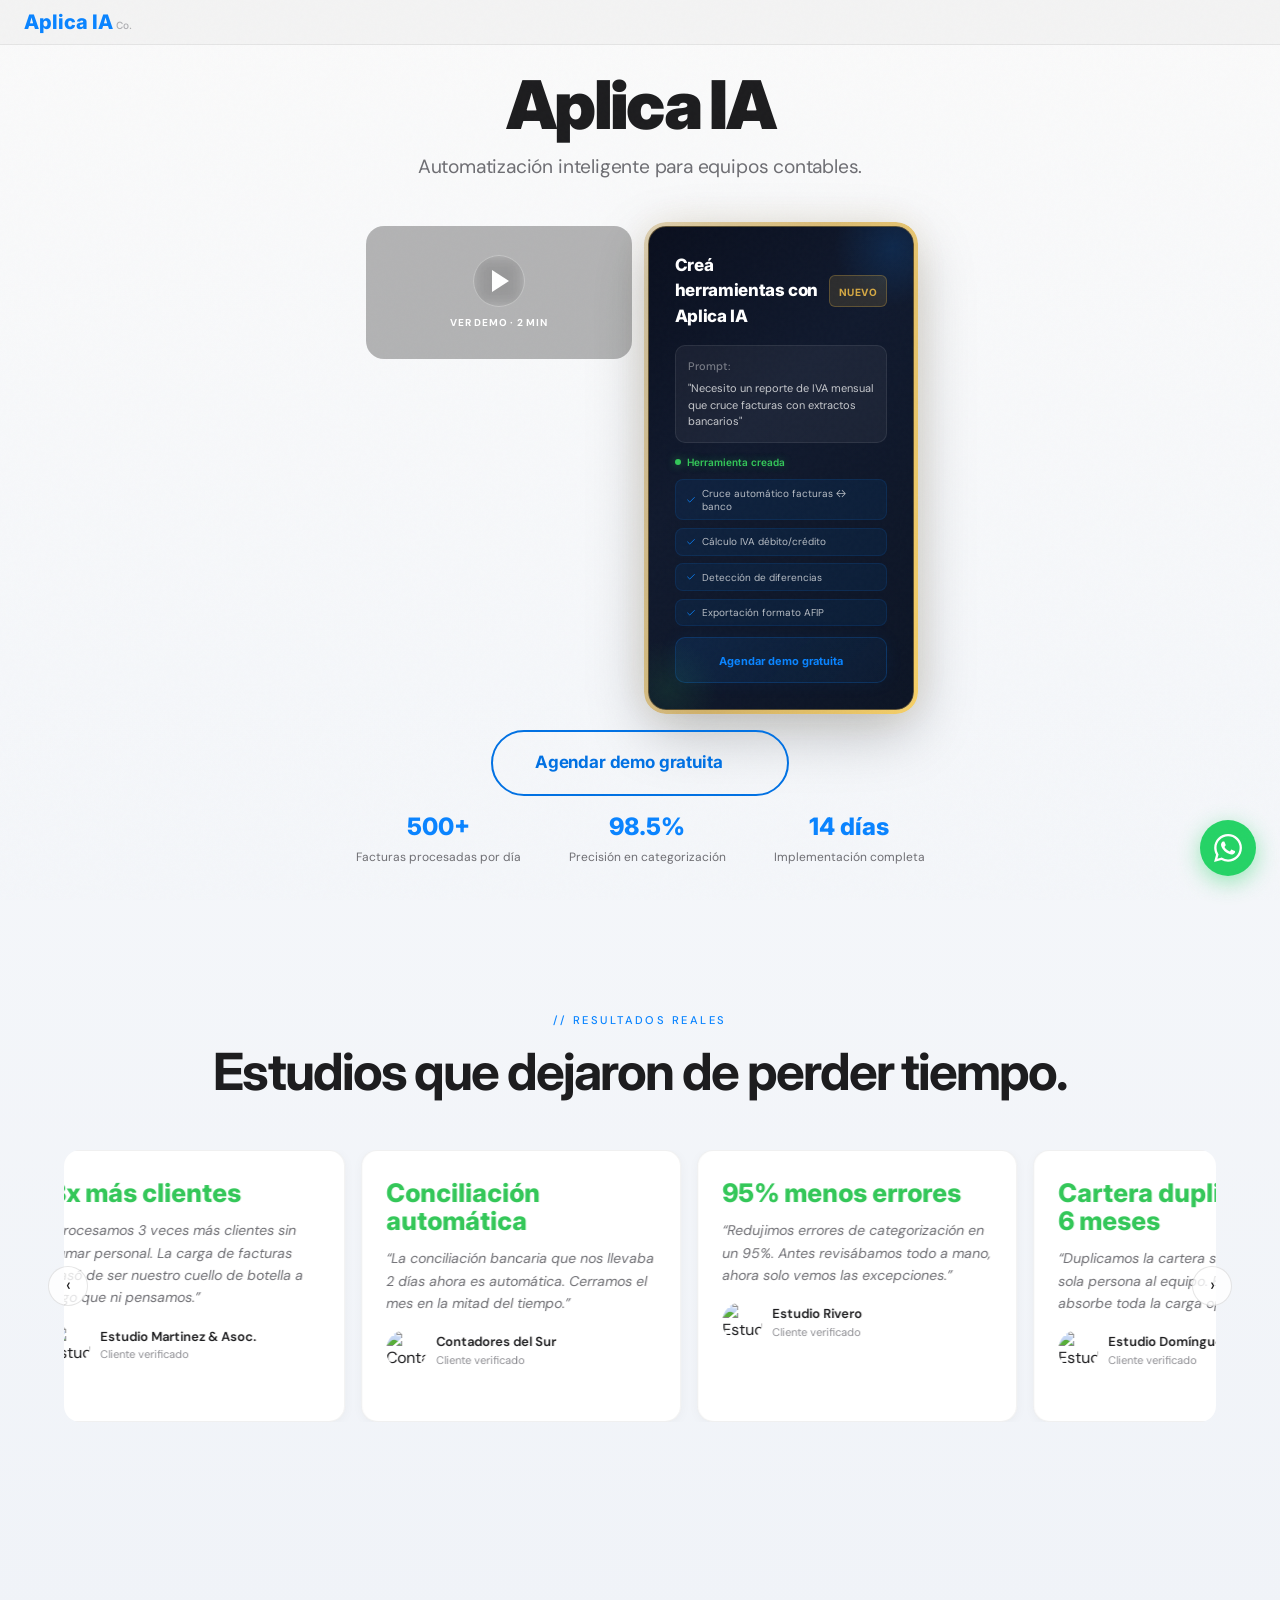
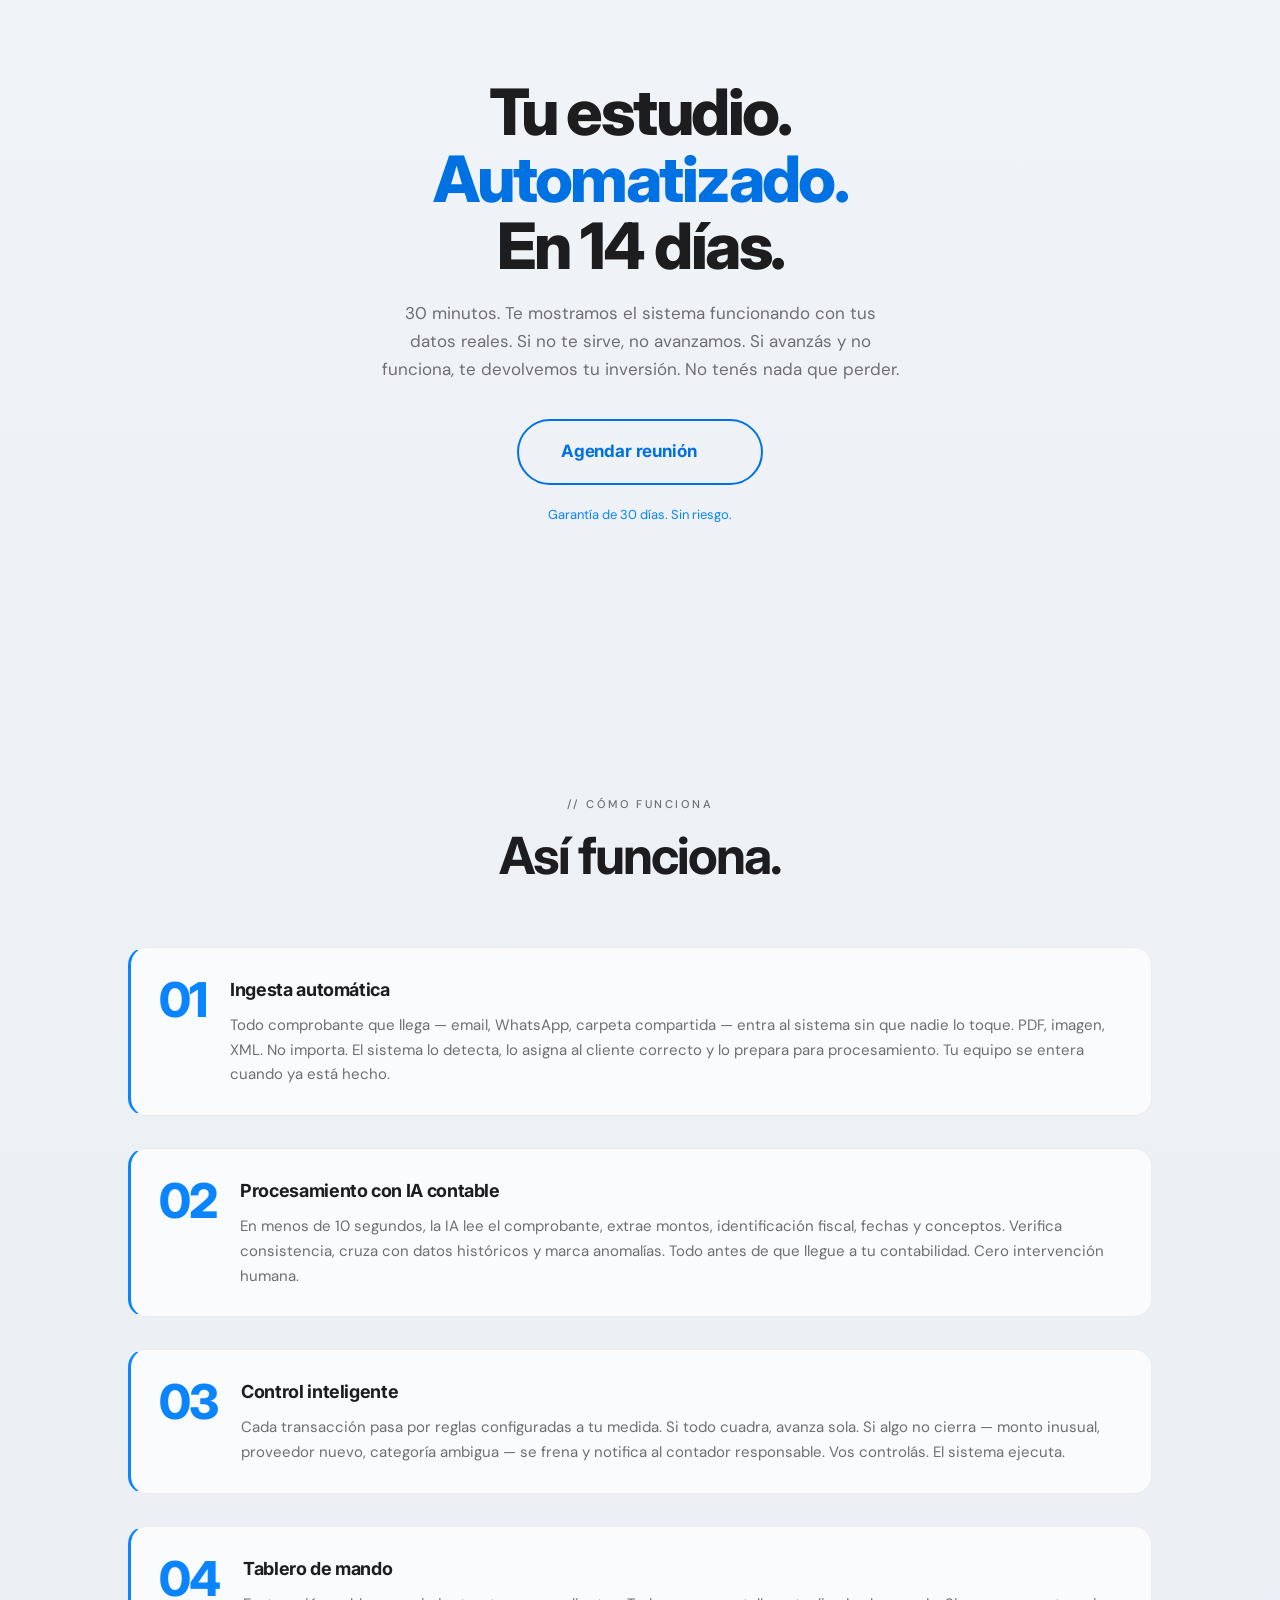
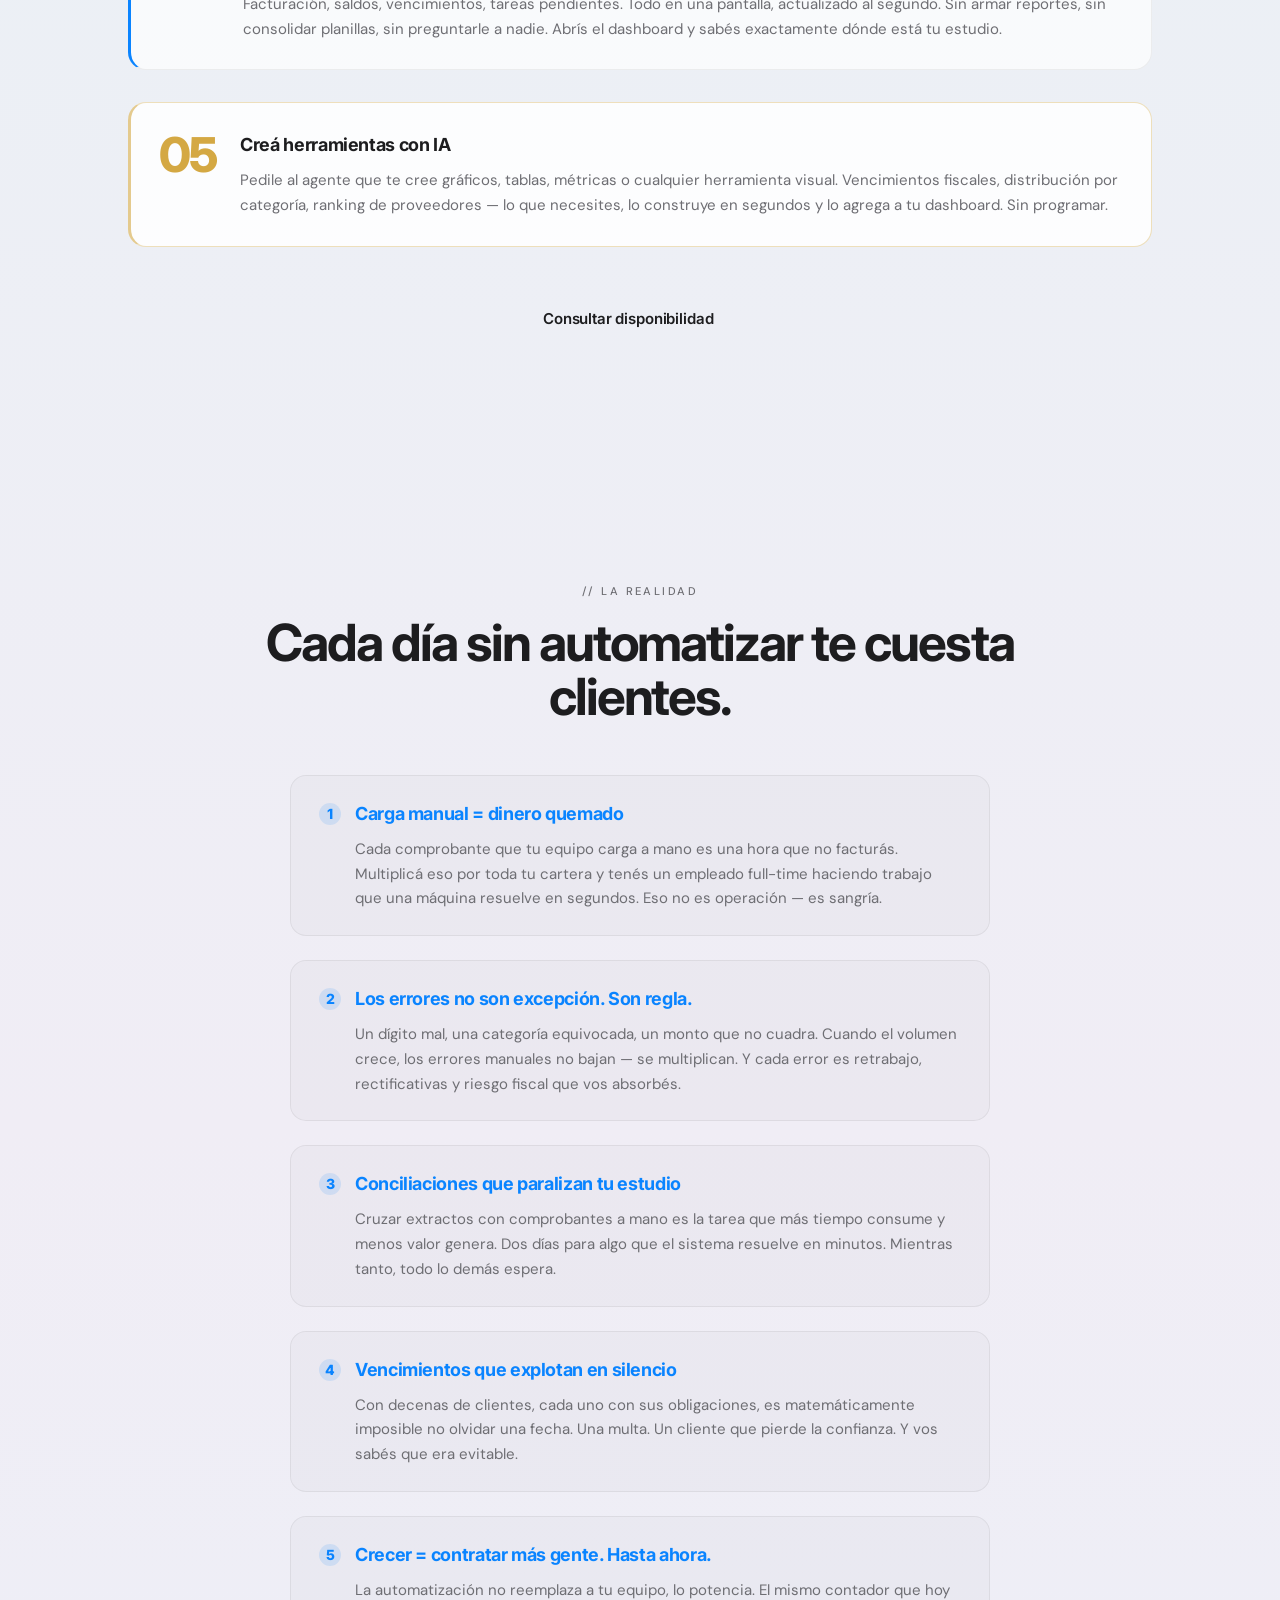
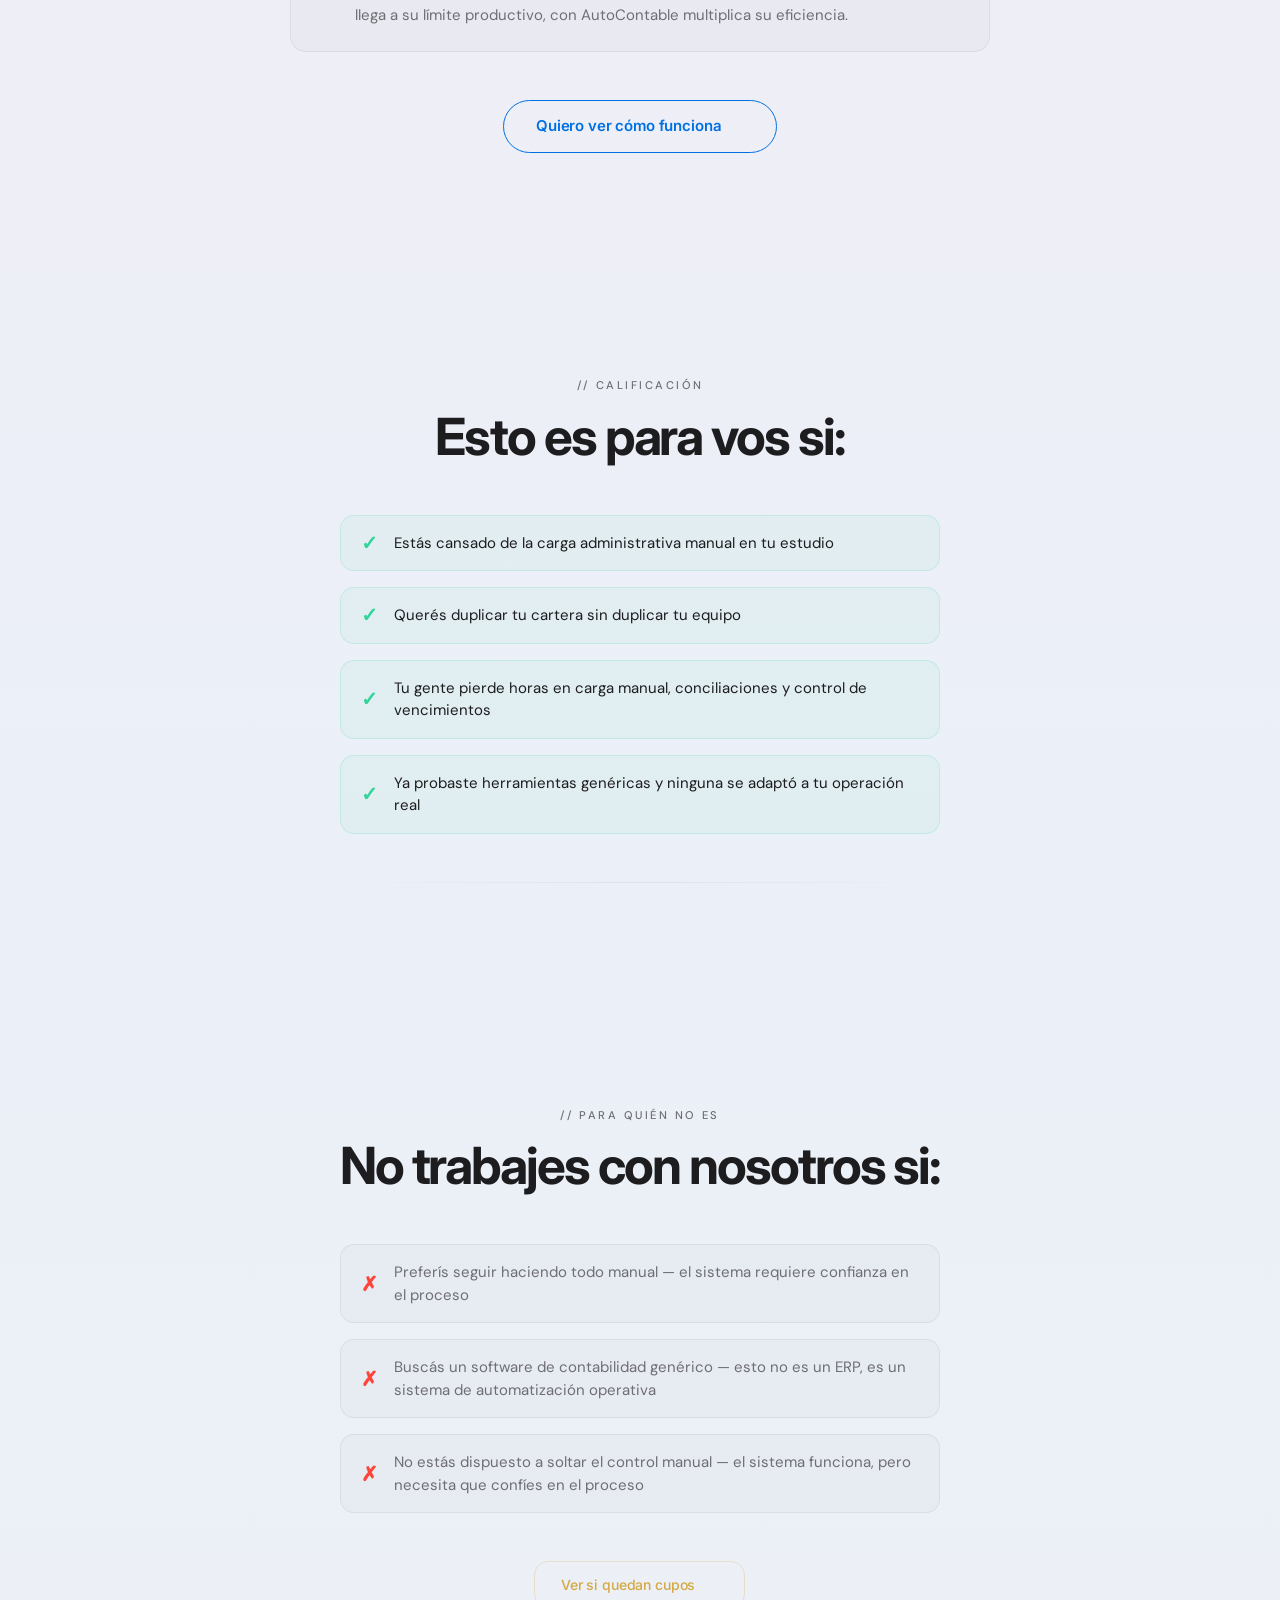
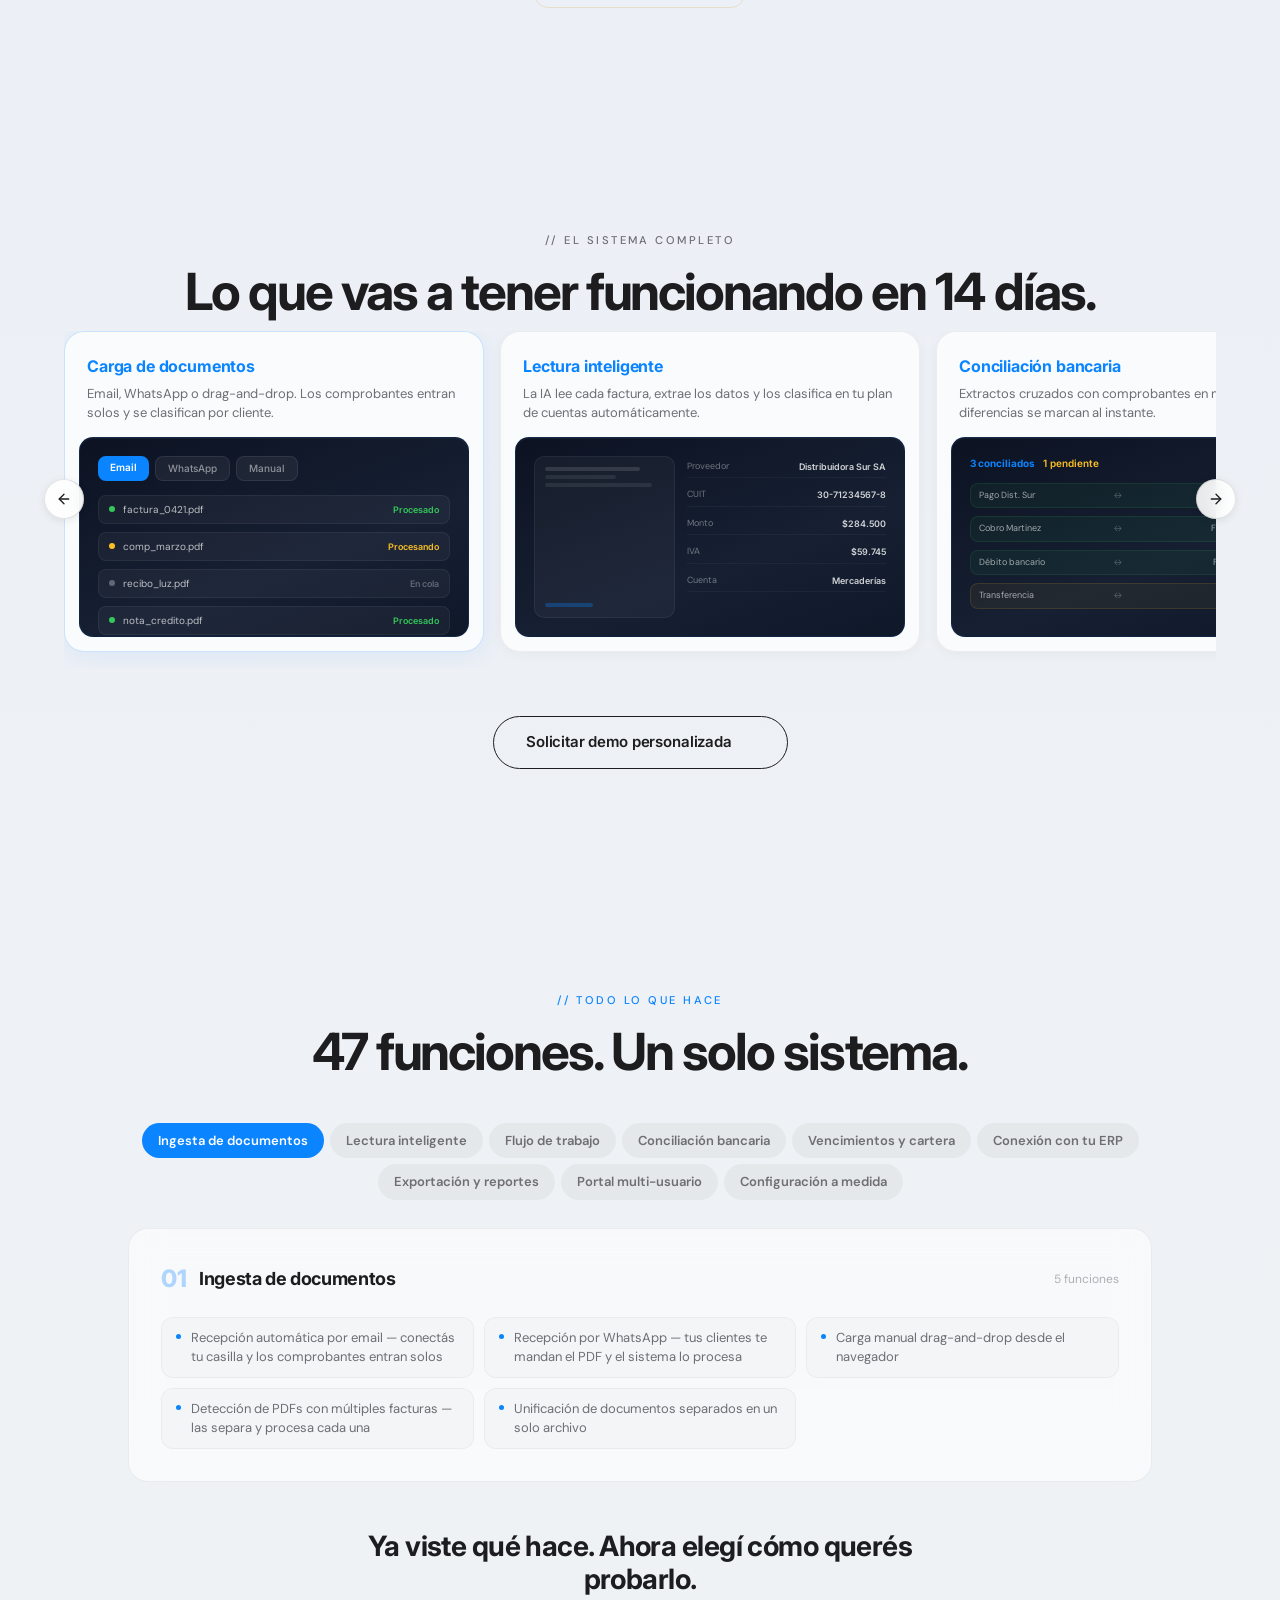
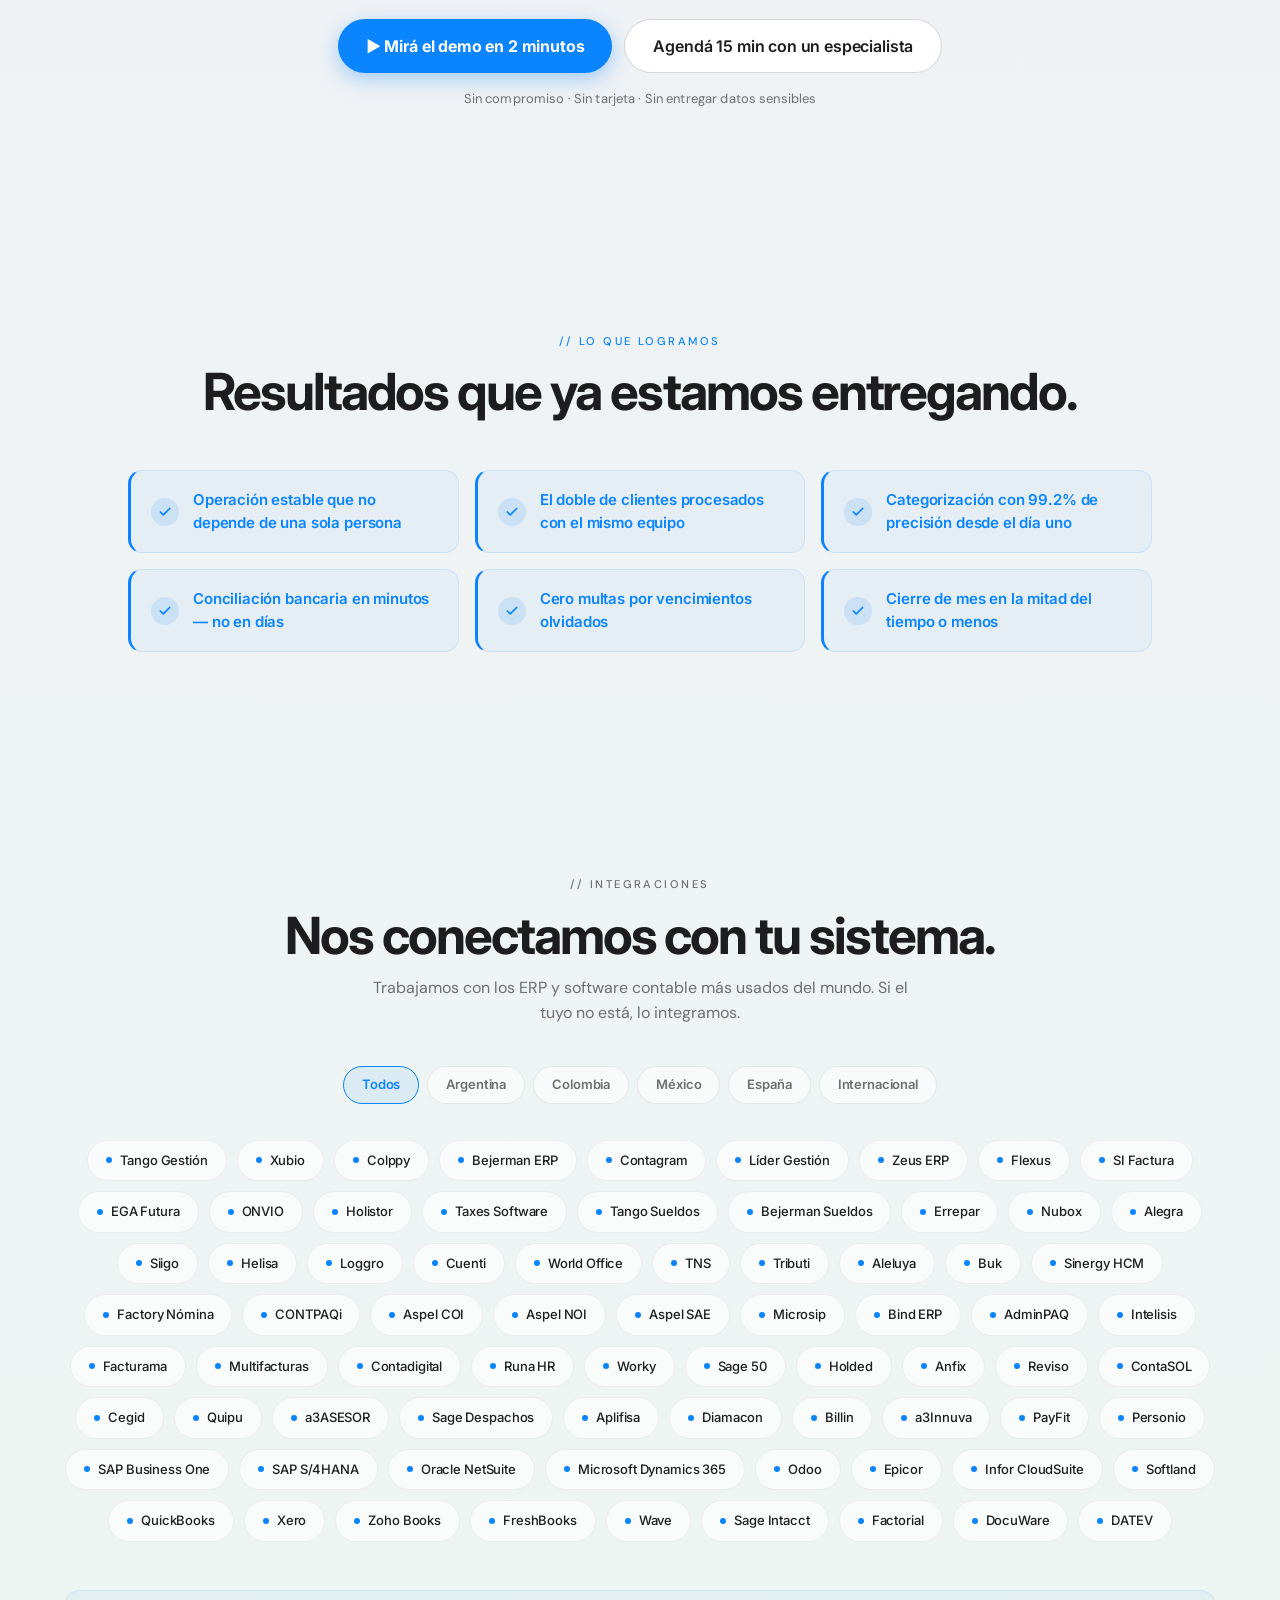
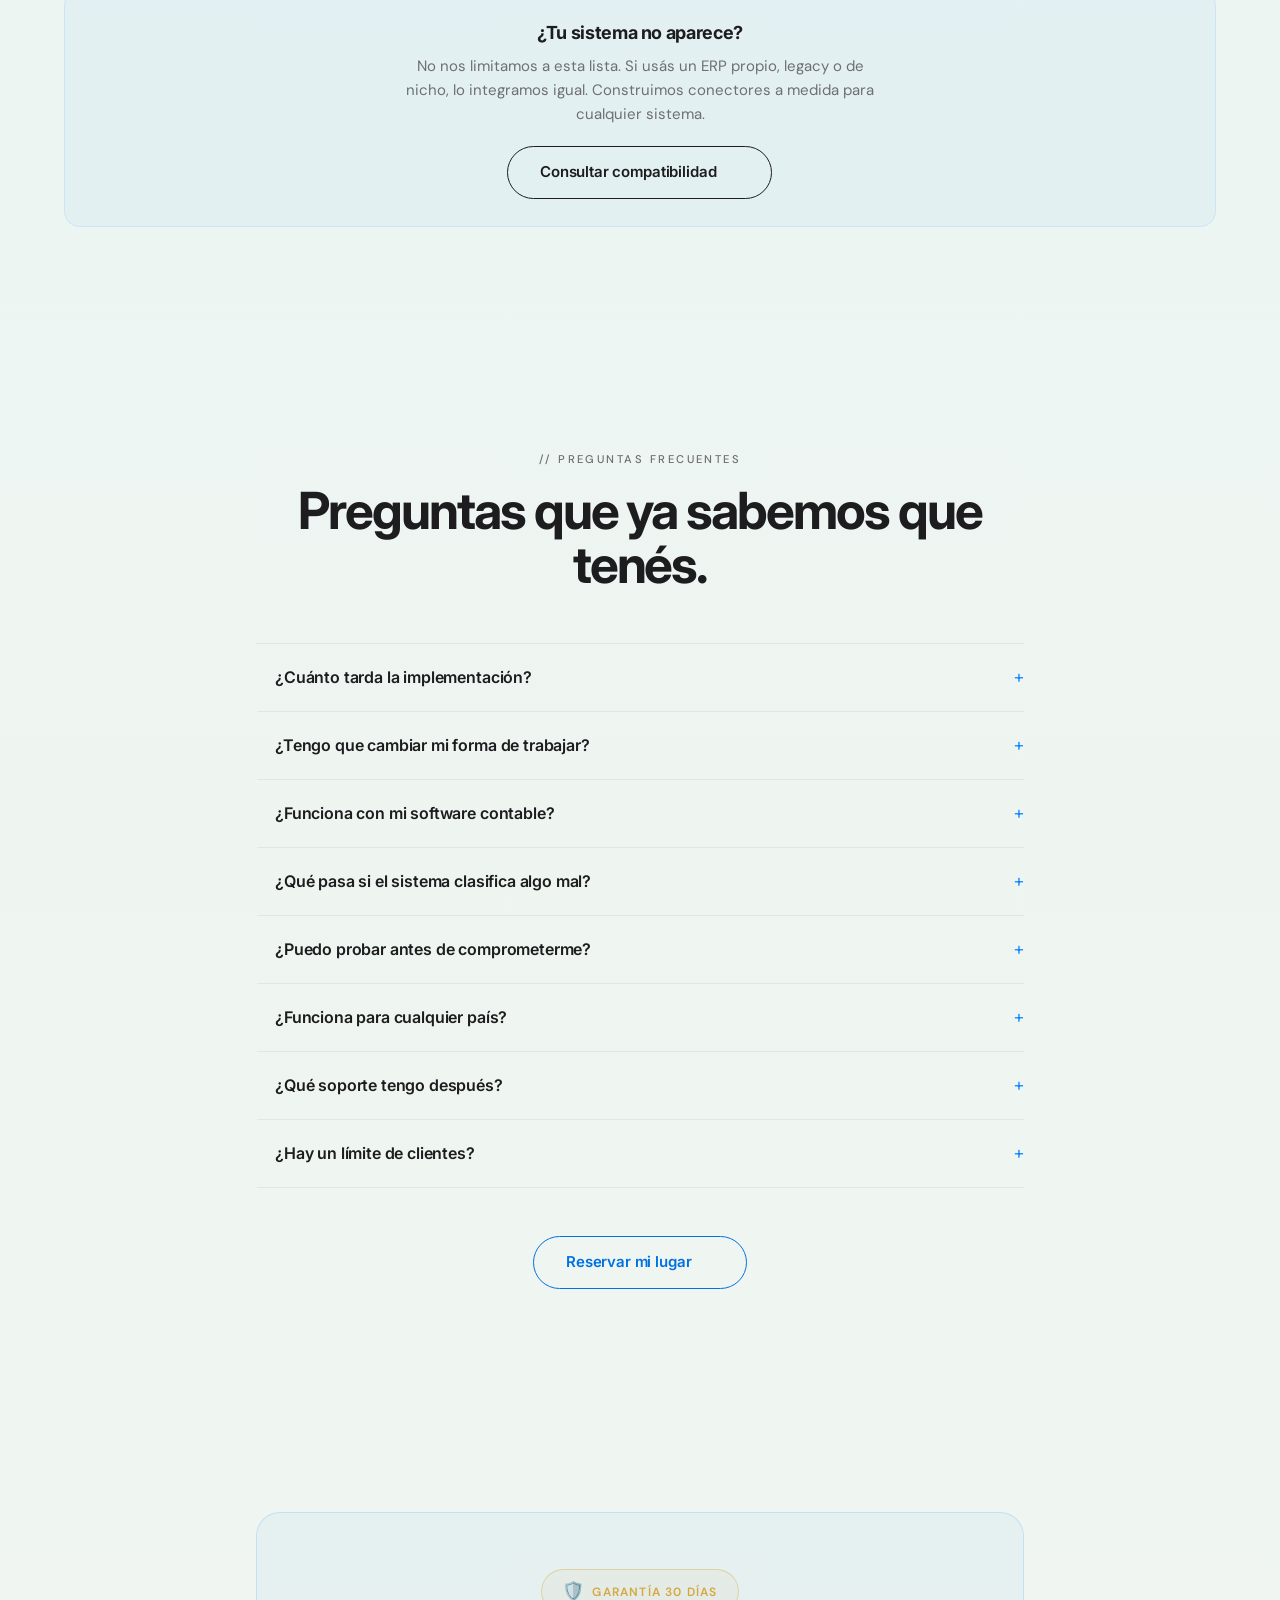
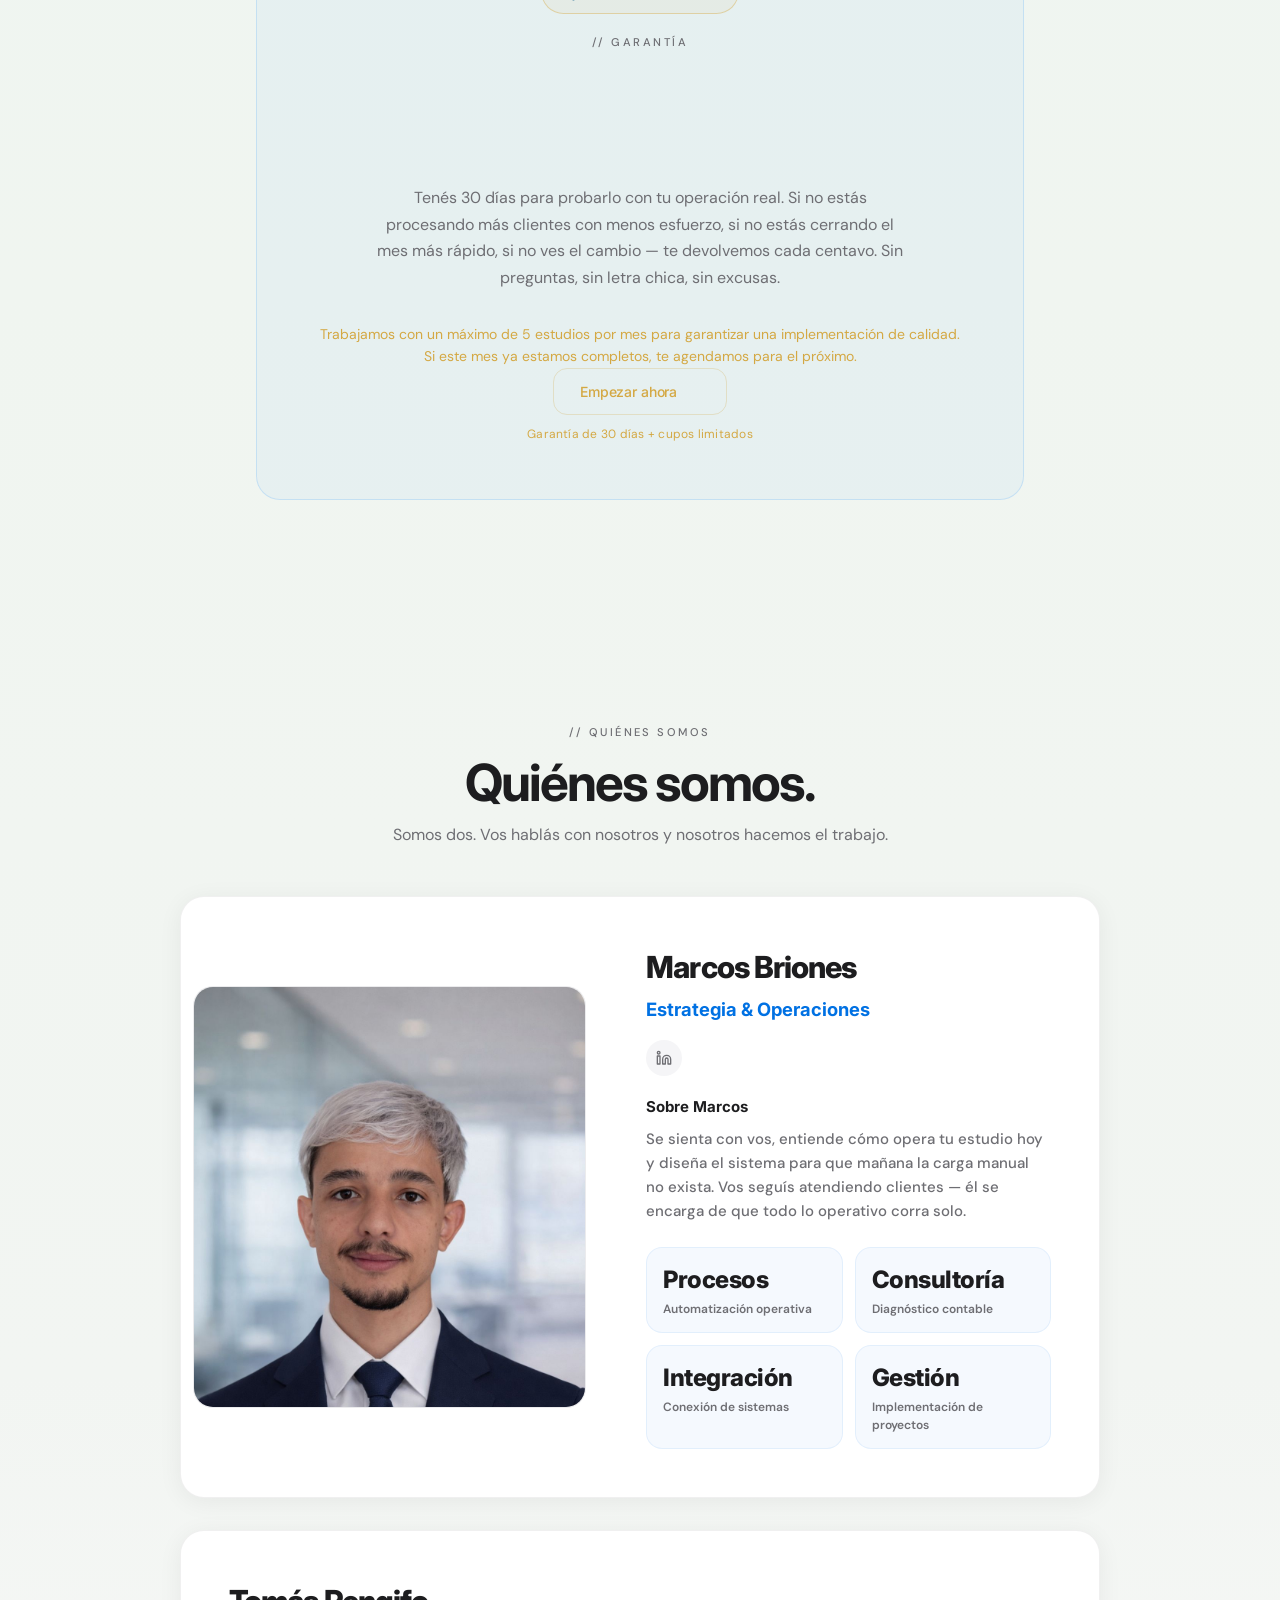
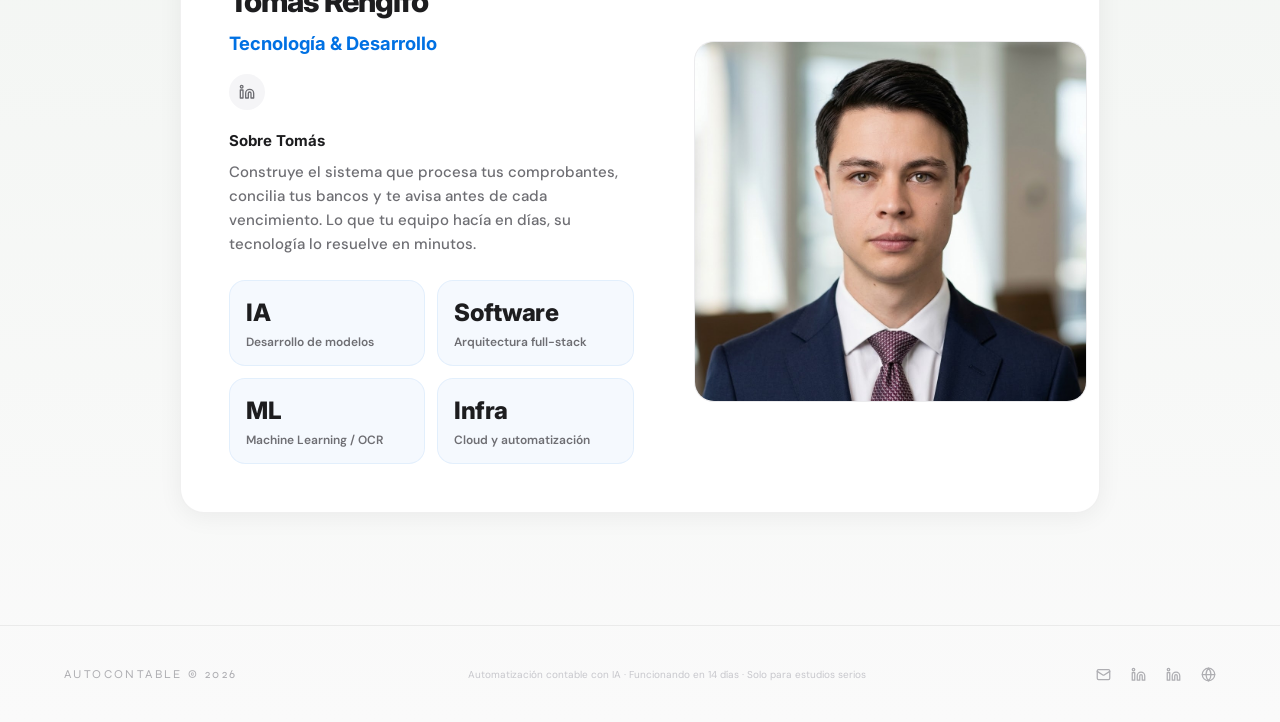
==== commit 461d969f: "Deploy — Fixes urgentes 20-may: Pixel+Clarity en calendar, webhook leads incompletos (frontend), sti" ====
--- a/index.html
+++ b/index.html
@@ -6,15 +6,23 @@
     <meta name="viewport" content="width=device-width, initial-scale=1.0" />
 
     <!-- SEO Meta Tags -->
-    <title>Aplicá IA — Agentes de IA & Software Premium</title>
-    <meta name="description" content="Agencia boutique especializada en Agentes de IA, Desarrollo de Software a Medida, Diseño Web y Google Ads. Tecnología de vanguardia para empresas que quieren escalar." />
-    <meta name="keywords" content="agentes IA, inteligencia artificial, desarrollo software, Google Ads, automatización, Next.js, React" />
+    <title>Agéntico — Tu agente de IA para estudios contables | Aplicá IA</title>
+    <meta name="description" content="Eliminá horas de carga de facturas, conciliación bancaria y reportes. Agéntico trabaja por vos. Demo en 2 minutos." />
+    <meta name="keywords" content="agente IA contable, automatización contable, facturación, conciliación bancaria, estudios contables, Aplicá IA" />
     <meta name="author" content="Aplicá IA" />
 
     <!-- Open Graph -->
-    <meta property="og:title" content="Aplicá IA — La Inteligencia que Escala tu Visión" />
-    <meta property="og:description" content="Agentes de IA, Software a Medida y Google Ads para empresas premium." />
+    <meta property="og:title" content="Agéntico — Tu agente de IA para estudios contables" />
+    <meta property="og:description" content="Eliminá horas de carga de facturas, conciliación bancaria y reportes. Agéntico trabaja por vos. Demo en 2 minutos." />
     <meta property="og:type" content="website" />
+    <meta property="og:url" content="https://iaamedida.com/" />
+    <meta property="og:image" content="https://iaamedida.com/logo-ia.png" />
+
+    <!-- Twitter Card -->
+    <meta name="twitter:card" content="summary_large_image" />
+    <meta name="twitter:title" content="Agéntico — Tu agente de IA para estudios contables" />
+    <meta name="twitter:description" content="Eliminá horas de carga de facturas, conciliación bancaria y reportes. Demo en 2 minutos." />
+    <meta name="twitter:image" content="https://iaamedida.com/logo-ia.png" />
 
     <!-- Fonts: Inter (hero headlines) + Syne (accents) + DM Sans (body) -->
     <link rel="preconnect" href="https://fonts.googleapis.com" />
@@ -54,10 +62,10 @@
         y=l.getElementsByTagName(r)[0];y.parentNode.insertBefore(t,y);
     })(window, document, "clarity", "script", "w6qctjy7x1");
     </script>
-    <script type="module" crossorigin src="./assets/index-BmGTo9Fv.js"></script>
+    <script type="module" crossorigin src="./assets/index-B4pZ3Sez.js"></script>
     <link rel="modulepreload" crossorigin href="./assets/motion-Be7QoOR9.js">
     <link rel="modulepreload" crossorigin href="./assets/r3f-YDuub0J2.js">
-    <link rel="stylesheet" crossorigin href="./assets/index-B1QLJqDd.css">
+    <link rel="stylesheet" crossorigin href="./assets/index-BIgOhZdN.css">
   </head>
   <body>
     <!-- Meta Pixel noscript fallback -->
--- a/assets/index-BIgOhZdN.css
+++ b/assets/index-BIgOhZdN.css
@@ -0,0 +1 @@
+*,:before,:after{--tw-border-spacing-x: 0;--tw-border-spacing-y: 0;--tw-translate-x: 0;--tw-translate-y: 0;--tw-rotate: 0;--tw-skew-x: 0;--tw-skew-y: 0;--tw-scale-x: 1;--tw-scale-y: 1;--tw-pan-x: ;--tw-pan-y: ;--tw-pinch-zoom: ;--tw-scroll-snap-strictness: proximity;--tw-gradient-from-position: ;--tw-gradient-via-position: ;--tw-gradient-to-position: ;--tw-ordinal: ;--tw-slashed-zero: ;--tw-numeric-figure: ;--tw-numeric-spacing: ;--tw-numeric-fraction: ;--tw-ring-inset: ;--tw-ring-offset-width: 0px;--tw-ring-offset-color: #fff;--tw-ring-color: rgb(59 130 246 / .5);--tw-ring-offset-shadow: 0 0 #0000;--tw-ring-shadow: 0 0 #0000;--tw-shadow: 0 0 #0000;--tw-shadow-colored: 0 0 #0000;--tw-blur: ;--tw-brightness: ;--tw-contrast: ;--tw-grayscale: ;--tw-hue-rotate: ;--tw-invert: ;--tw-saturate: ;--tw-sepia: ;--tw-drop-shadow: ;--tw-backdrop-blur: ;--tw-backdrop-brightness: ;--tw-backdrop-contrast: ;--tw-backdrop-grayscale: ;--tw-backdrop-hue-rotate: ;--tw-backdrop-invert: ;--tw-backdrop-opacity: ;--tw-backdrop-saturate: ;--tw-backdrop-sepia: ;--tw-contain-size: ;--tw-contain-layout: ;--tw-contain-paint: ;--tw-contain-style: }::backdrop{--tw-border-spacing-x: 0;--tw-border-spacing-y: 0;--tw-translate-x: 0;--tw-translate-y: 0;--tw-rotate: 0;--tw-skew-x: 0;--tw-skew-y: 0;--tw-scale-x: 1;--tw-scale-y: 1;--tw-pan-x: ;--tw-pan-y: ;--tw-pinch-zoom: ;--tw-scroll-snap-strictness: proximity;--tw-gradient-from-position: ;--tw-gradient-via-position: ;--tw-gradient-to-position: ;--tw-ordinal: ;--tw-slashed-zero: ;--tw-numeric-figure: ;--tw-numeric-spacing: ;--tw-numeric-fraction: ;--tw-ring-inset: ;--tw-ring-offset-width: 0px;--tw-ring-offset-color: #fff;--tw-ring-color: rgb(59 130 246 / .5);--tw-ring-offset-shadow: 0 0 #0000;--tw-ring-shadow: 0 0 #0000;--tw-shadow: 0 0 #0000;--tw-shadow-colored: 0 0 #0000;--tw-blur: ;--tw-brightness: ;--tw-contrast: ;--tw-grayscale: ;--tw-hue-rotate: ;--tw-invert: ;--tw-saturate: ;--tw-sepia: ;--tw-drop-shadow: ;--tw-backdrop-blur: ;--tw-backdrop-brightness: ;--tw-backdrop-contrast: ;--tw-backdrop-grayscale: ;--tw-backdrop-hue-rotate: ;--tw-backdrop-invert: ;--tw-backdrop-opacity: ;--tw-backdrop-saturate: ;--tw-backdrop-sepia: ;--tw-contain-size: ;--tw-contain-layout: ;--tw-contain-paint: ;--tw-contain-style: }*,:before,:after{box-sizing:border-box;border-width:0;border-style:solid;border-color:#e5e7eb}:before,:after{--tw-content: ""}html,:host{line-height:1.5;-webkit-text-size-adjust:100%;-moz-tab-size:4;-o-tab-size:4;tab-size:4;font-family:ui-sans-serif,system-ui,sans-serif,"Apple Color Emoji","Segoe UI Emoji",Segoe UI Symbol,"Noto Color Emoji";font-feature-settings:normal;font-variation-settings:normal;-webkit-tap-highlight-color:transparent}body{margin:0;line-height:inherit}hr{height:0;color:inherit;border-top-width:1px}abbr:where([title]){-webkit-text-decoration:underline dotted;text-decoration:underline dotted}h1,h2,h3,h4,h5,h6{font-size:inherit;font-weight:inherit}a{color:inherit;text-decoration:inherit}b,strong{font-weight:bolder}code,kbd,samp,pre{font-family:ui-monospace,SFMono-Regular,Menlo,Monaco,Consolas,Liberation Mono,Courier New,monospace;font-feature-settings:normal;font-variation-settings:normal;font-size:1em}small{font-size:80%}sub,sup{font-size:75%;line-height:0;position:relative;vertical-align:baseline}sub{bottom:-.25em}sup{top:-.5em}table{text-indent:0;border-color:inherit;border-collapse:collapse}button,input,optgroup,select,textarea{font-family:inherit;font-feature-settings:inherit;font-variation-settings:inherit;font-size:100%;font-weight:inherit;line-height:inherit;letter-spacing:inherit;color:inherit;margin:0;padding:0}button,select{text-transform:none}button,input:where([type=button]),input:where([type=reset]),input:where([type=submit]){-webkit-appearance:button;background-color:transparent;background-image:none}:-moz-focusring{outline:auto}:-moz-ui-invalid{box-shadow:none}progress{vertical-align:baseline}::-webkit-inner-spin-button,::-webkit-outer-spin-button{height:auto}[type=search]{-webkit-appearance:textfield;outline-offset:-2px}::-webkit-search-decoration{-webkit-appearance:none}::-webkit-file-upload-button{-webkit-appearance:button;font:inherit}summary{display:list-item}blockquote,dl,dd,h1,h2,h3,h4,h5,h6,hr,figure,p,pre{margin:0}fieldset{margin:0;padding:0}legend{padding:0}ol,ul,menu{list-style:none;margin:0;padding:0}dialog{padding:0}textarea{resize:vertical}input::-moz-placeholder,textarea::-moz-placeholder{opacity:1;color:#9ca3af}input::placeholder,textarea::placeholder{opacity:1;color:#9ca3af}button,[role=button]{cursor:pointer}:disabled{cursor:default}img,svg,video,canvas,audio,iframe,embed,object{display:block;vertical-align:middle}img,video{max-width:100%;height:auto}[hidden]:where(:not([hidden=until-found])){display:none}.container{width:100%}@media (min-width: 640px){.container{max-width:640px}}@media (min-width: 768px){.container{max-width:768px}}@media (min-width: 1024px){.container{max-width:1024px}}@media (min-width: 1280px){.container{max-width:1280px}}@media (min-width: 1536px){.container{max-width:1536px}}.pointer-events-none{pointer-events:none}.\!visible{visibility:visible!important}.visible{visibility:visible}.invisible{visibility:hidden}.static{position:static}.fixed{position:fixed}.absolute{position:absolute}.relative{position:relative}.sticky{position:sticky}.inset-0{top:0;right:0;bottom:0;left:0}.bottom-10{bottom:2.5rem}.left-0{left:0}.right-0{right:0}.z-10{z-index:10}.mx-auto{margin-left:auto;margin-right:auto}.mb-4{margin-bottom:1rem}.block{display:block}.inline-block{display:inline-block}.inline{display:inline}.flex{display:flex}.inline-flex{display:inline-flex}.grid{display:grid}.hidden{display:none}.h-1{height:.25rem}.h-full{height:100%}.w-1{width:.25rem}.w-full{width:100%}.max-w-3xl{max-width:48rem}.max-w-4xl{max-width:56rem}.max-w-5xl{max-width:64rem}.max-w-6xl{max-width:72rem}.transform{transform:translate(var(--tw-translate-x),var(--tw-translate-y)) rotate(var(--tw-rotate)) skew(var(--tw-skew-x)) skewY(var(--tw-skew-y)) scaleX(var(--tw-scale-x)) scaleY(var(--tw-scale-y))}.select-none{-webkit-user-select:none;-moz-user-select:none;user-select:none}.resize{resize:both}.flex-col{flex-direction:column}.items-center{align-items:center}.justify-center{justify-content:center}.justify-between{justify-content:space-between}.gap-3{gap:.75rem}.gap-4{gap:1rem}.gap-5{gap:1.25rem}.overflow-hidden{overflow:hidden}.overflow-x-hidden{overflow-x:hidden}.whitespace-nowrap{white-space:nowrap}.rounded-full{border-radius:9999px}.border{border-width:1px}.border-y{border-top-width:1px;border-bottom-width:1px}.border-t{border-top-width:1px}.border-\[rgba\(0\,0\,0\,0\.06\)\]{border-color:#0000000f}.bg-white{--tw-bg-opacity: 1;background-color:rgb(255 255 255 / var(--tw-bg-opacity, 1))}.px-4{padding-left:1rem;padding-right:1rem}.px-6{padding-left:1.5rem;padding-right:1.5rem}.px-8{padding-left:2rem;padding-right:2rem}.py-10{padding-top:2.5rem;padding-bottom:2.5rem}.py-20{padding-top:5rem;padding-bottom:5rem}.py-24{padding-top:6rem;padding-bottom:6rem}.py-4{padding-top:1rem;padding-bottom:1rem}.text-center{text-align:center}.font-body{font-family:DM Sans,sans-serif}.font-display{font-family:Syne,sans-serif}.text-\[10px\]{font-size:10px}.text-\[9px\]{font-size:9px}.text-sm{font-size:.875rem;line-height:1.25rem}.text-xs{font-size:.75rem;line-height:1rem}.uppercase{text-transform:uppercase}.italic{font-style:italic}.tracking-\[0\.2em\]{letter-spacing:.2em}.tracking-\[0\.45em\]{letter-spacing:.45em}.text-\[\#1d1d1f\]{--tw-text-opacity: 1;color:rgb(29 29 31 / var(--tw-text-opacity, 1))}.text-\[\#86868b\]{--tw-text-opacity: 1;color:rgb(134 134 139 / var(--tw-text-opacity, 1))}.text-\[\#aeaeb2\]{--tw-text-opacity: 1;color:rgb(174 174 178 / var(--tw-text-opacity, 1))}.text-\[\#c7c7cc\]{--tw-text-opacity: 1;color:rgb(199 199 204 / var(--tw-text-opacity, 1))}.antialiased{-webkit-font-smoothing:antialiased;-moz-osx-font-smoothing:grayscale}.opacity-60{opacity:.6}.opacity-70{opacity:.7}.outline{outline-style:solid}.ring{--tw-ring-offset-shadow: var(--tw-ring-inset) 0 0 0 var(--tw-ring-offset-width) var(--tw-ring-offset-color);--tw-ring-shadow: var(--tw-ring-inset) 0 0 0 calc(3px + var(--tw-ring-offset-width)) var(--tw-ring-color);box-shadow:var(--tw-ring-offset-shadow),var(--tw-ring-shadow),var(--tw-shadow, 0 0 #0000)}.blur{--tw-blur: blur(8px);filter:var(--tw-blur) var(--tw-brightness) var(--tw-contrast) var(--tw-grayscale) var(--tw-hue-rotate) var(--tw-invert) var(--tw-saturate) var(--tw-sepia) var(--tw-drop-shadow)}.filter{filter:var(--tw-blur) var(--tw-brightness) var(--tw-contrast) var(--tw-grayscale) var(--tw-hue-rotate) var(--tw-invert) var(--tw-saturate) var(--tw-sepia) var(--tw-drop-shadow)}.backdrop-filter{-webkit-backdrop-filter:var(--tw-backdrop-blur) var(--tw-backdrop-brightness) var(--tw-backdrop-contrast) var(--tw-backdrop-grayscale) var(--tw-backdrop-hue-rotate) var(--tw-backdrop-invert) var(--tw-backdrop-opacity) var(--tw-backdrop-saturate) var(--tw-backdrop-sepia);backdrop-filter:var(--tw-backdrop-blur) var(--tw-backdrop-brightness) var(--tw-backdrop-contrast) var(--tw-backdrop-grayscale) var(--tw-backdrop-hue-rotate) var(--tw-backdrop-invert) var(--tw-backdrop-opacity) var(--tw-backdrop-saturate) var(--tw-backdrop-sepia)}.transition{transition-property:color,background-color,border-color,text-decoration-color,fill,stroke,opacity,box-shadow,transform,filter,backdrop-filter;transition-timing-function:cubic-bezier(.4,0,.2,1);transition-duration:.15s}.transition-colors{transition-property:color,background-color,border-color,text-decoration-color,fill,stroke;transition-timing-function:cubic-bezier(.4,0,.2,1);transition-duration:.15s}:root{--cobalt: #0071E3;--cobalt-glow: rgba(0, 113, 227, .08);--violet: #0071E3;--violet-glow: rgba(0, 113, 227, .06);--black: #FAFAFA;--surface: #FAFAFA;--card: #FFFFFF;--text: #1d1d1f;--text-dim: #6e6e73;--border: rgba(0,0,0,.08)}*,*:before,*:after{box-sizing:border-box;margin:0;padding:0}html{scroll-behavior:auto}body{background-color:#fafafa;color:#1d1d1f;font-family:DM Sans,-apple-system,SF Pro Text,Helvetica Neue,sans-serif;-webkit-font-smoothing:antialiased;-moz-osx-font-smoothing:grayscale;overflow-x:hidden}.dot-grid{background-image:radial-gradient(circle,rgba(0,0,0,.06) 1px,transparent 1px);background-size:40px 40px}.hero-headline{font-family:Inter,-apple-system,SF Pro Display,sans-serif;font-weight:700;font-size:clamp(3rem,8vw,8.5rem);line-height:.92;letter-spacing:-.04em}.section-headline{font-family:Inter,-apple-system,SF Pro Display,sans-serif;font-weight:600;font-size:clamp(2.25rem,5vw,5rem);line-height:1.05;letter-spacing:-.03em}.section-label{font-family:DM Sans,-apple-system,sans-serif;font-size:.7rem;font-weight:500;letter-spacing:.22em;text-transform:uppercase;color:#6e6e73}.text-gradient{background:linear-gradient(135deg,#1d1d1f,#0071e3);-webkit-background-clip:text;-webkit-text-fill-color:transparent;background-clip:text}.btn-primary{display:inline-flex;align-items:center;gap:.5rem;padding:.875rem 2rem;background:#0071e3;color:#fff;font-family:DM Sans,-apple-system,sans-serif;font-weight:500;font-size:.9rem;letter-spacing:.01em;border:none;border-radius:980px;cursor:pointer;transition:transform .16s cubic-bezier(.23,1,.32,1);will-change:transform}.btn-primary:hover{transform:translateY(-1px)}.btn-primary:active{transform:scale(.97)}.btn-ghost{display:inline-flex;align-items:center;gap:.5rem;padding:.875rem 2rem;background:transparent;color:#6e6e73;font-family:DM Sans,-apple-system,sans-serif;font-weight:400;font-size:.9rem;border:1px solid rgba(0,0,0,.12);border-radius:980px;cursor:pointer;transition:color .2s ease,border-color .2s ease,background .2s ease}.btn-ghost:hover{color:#1d1d1f;border-color:#00000040;background:#00000008}.btn-ghost:active{transform:scale(.97)}.btn-ghost-highlight{display:inline-flex;align-items:center;gap:.5rem;padding:.875rem 2rem;background:#1d1d1f;color:#f5f5f7;font-family:DM Sans,-apple-system,sans-serif;font-weight:500;font-size:.9rem;border:1px solid rgba(0,0,0,.1);border-radius:980px;cursor:pointer;transition:transform .16s cubic-bezier(.23,1,.32,1);will-change:transform}.btn-ghost-highlight:hover{transform:translateY(-1px)}.btn-ghost-highlight:active{transform:scale(.97)}.glass-card{background:#fff;border:1px solid rgba(0,0,0,.06);border-radius:18px;transition:border-color .2s ease,box-shadow .25s cubic-bezier(.23,1,.32,1)}.glass-card:hover{border-color:#0000001f;box-shadow:0 8px 40px #00000014}@keyframes pulse-dot{0%,to{opacity:1;transform:scale(1)}50%{opacity:.5;transform:scale(1.4)}}.status-dot{width:8px;height:8px;border-radius:50%;animation:pulse-dot 2s ease infinite}@keyframes marquee-left{0%{transform:translate(0)}to{transform:translate(-50%)}}.marquee-track{display:flex;gap:0;animation:marquee-left 22s linear infinite;width:-moz-max-content;width:max-content}.marquee-track:hover{animation-play-state:paused}body:before{content:"";position:fixed;top:0;right:0;bottom:0;left:0;background-image:url("data:image/svg+xml,%3Csvg viewBox='0 0 256 256' xmlns='http://www.w3.org/2000/svg'%3E%3Cfilter id='noise'%3E%3CfeTurbulence type='fractalNoise' baseFrequency='0.9' numOctaves='4' stitchTiles='stitch'/%3E%3C/filter%3E%3Crect width='100%25' height='100%25' filter='url(%23noise)' opacity='1'/%3E%3C/svg%3E");opacity:.018;pointer-events:none;z-index:99998}.stack-section{position:relative}.stack-card-wrapper{position:relative;height:100vh;display:flex;align-items:center;justify-content:center}.stack-card-inner{position:sticky;top:80px;width:100%;max-width:900px;margin:0 auto}.bar-fill{transform-origin:bottom;border-radius:6px 6px 0 0}.form-input{width:100%;background:#00000005;border:1px solid rgba(0,0,0,.1);border-radius:12px;padding:1rem 1.25rem;color:#1d1d1f;font-family:DM Sans,-apple-system,sans-serif;font-size:.95rem;transition:border-color .25s,box-shadow .25s;outline:none;resize:none}.form-input::-moz-placeholder{color:#aeaeb2}.form-input::placeholder{color:#aeaeb2}.form-input:focus{border-color:#0071e3;box-shadow:0 0 0 3px #0071e326}html.lenis,html.lenis body{overflow:auto!important;height:auto!important}::-webkit-scrollbar{width:6px}::-webkit-scrollbar-track{background:#f5f5f7}::-webkit-scrollbar-thumb{background:#0000002e;border-radius:6px}::-webkit-scrollbar-thumb:hover{background:#0000004d}.hero-text-3d-root{transform-style:preserve-3d}@keyframes spin{to{transform:rotate(360deg)}}.animate-spin{animation:spin .7s linear infinite}@keyframes agent-walk{0%{transform:translate(10vw)}50%{transform:translate(45vw)}to{transform:translate(10vw)}}.agent-robot-walk{position:absolute;bottom:0;left:0;width:80vw;height:100%;animation:agent-walk 30s ease-in-out infinite}.agent-robot-scale{width:100%;height:100%;transform:scale(.68);transform-origin:bottom center}a[href*="spline.design"],a[href*=spline],div[style*="spline.design"],#spline-watermark,[class*=watermark],[id*=watermark]{display:none!important;opacity:0!important;pointer-events:none!important}.agent-cta-btn{position:relative;display:inline-flex;align-items:center;border:none;background:transparent;padding:0;cursor:pointer;outline:none}.agent-cta-inner{position:relative;z-index:1;display:inline-flex;align-items:center;gap:.6rem;padding:1rem 2rem;border-radius:980px;background:#1d1d1f;color:#f5f5f7;font-family:Inter,-apple-system,sans-serif;font-weight:600;font-size:1rem;letter-spacing:-.01em;transition:transform .35s cubic-bezier(.22,1,.36,1),opacity .35s ease}.agent-cta-arrow{display:inline-flex;align-items:center;transition:transform .35s cubic-bezier(.22,1,.36,1)}.agent-cta-glow{position:absolute;top:-2px;right:-2px;bottom:-2px;left:-2px;border-radius:980px;background:#00000014;filter:blur(20px);opacity:0;transition:opacity .35s ease;z-index:0}.agent-cta-btn:hover .agent-cta-inner{transform:translateY(-2px);opacity:.9}.agent-cta-btn:hover .agent-cta-arrow{transform:translate(3px,-3px)}.agent-cta-btn:hover .agent-cta-glow{opacity:.6;filter:blur(28px)}.agent-cta-btn:active .agent-cta-inner{transform:translateY(0) scale(.98)}@media (max-width: 767px){.hero-headline{font-size:clamp(2rem,10vw,3.5rem);line-height:1}.section-headline{font-size:clamp(1.8rem,8vw,3rem);line-height:1.05}.glass-card{border-radius:14px}.hero-cta-row{flex-direction:column;width:100%}.hero-cta-row .btn-primary,.hero-cta-row .btn-ghost{width:100%;justify-content:center}.svc-card h2{font-size:clamp(2rem,9vw,3rem)!important;margin-bottom:.75rem!important}.svc-web-text-outer{justify-content:flex-start!important;padding-right:1.25rem!important;padding-left:1.25rem!important}.svc-web-text-outer>div{max-width:100%!important}.svc-cta-btn{width:100%;justify-content:center}.svc-card .mb-10{margin-bottom:1.25rem!important}.svc-card .mb-8{margin-bottom:.875rem!important}.chat-window{bottom:0!important;right:0!important;left:0!important;width:100%!important;border-radius:20px 20px 0 0!important;height:min(560px,78vh)!important}.scroll-hint{display:none!important}.team-card-grid{grid-template-columns:1fr!important;direction:ltr!important}}.nav-link-item:after{content:"";position:absolute;bottom:-2px;left:0;width:0;height:1px;background:linear-gradient(90deg,#00000080,#0000001a);transition:width .4s cubic-bezier(.25,.1,0,1)}.nav-link-item:hover{color:#000000e6!important}.nav-link-item:hover:after{width:100%}.nav-cta:hover{background:#0000000d!important;border-color:#0000001f!important;box-shadow:0 0 20px #0000000a}@media (max-width: 767px){.nav-links{display:none!important}.nav-cta{padding:7px 14px!important;font-size:12px!important}.nav-hamburger{display:flex!important}}@media (min-width: 768px){.pipeline-desktop{display:flex!important}.pipeline-mobile{display:none!important}}@media (max-width: 767px){.pipeline-desktop{display:none!important}.pipeline-mobile{display:flex!important}.pipeline-connector{display:none!important}}.gold-panel{opacity:0;animation:gold-panel-in .7s ease .65s forwards}.gold-panel:before{content:"";position:absolute;top:-4px;right:-4px;bottom:-4px;left:-4px;border-radius:22px;padding:4px;background:linear-gradient(105deg,#b48c324d,#d4a843b3 20%,#ffd764,#d4a843b3 80%,#b48c324d);background-size:300% 100%;-webkit-mask:linear-gradient(#fff 0 0) content-box,linear-gradient(#fff 0 0);-webkit-mask-composite:xor;mask-composite:exclude;pointer-events:none;z-index:10;animation:gold-border-sweep 3s ease-in-out infinite}@keyframes gold-border-sweep{0%{background-position:300% 0}to{background-position:-300% 0}}@keyframes gold-panel-in{to{opacity:1}}.sig-cta{position:relative;display:inline-flex;align-items:center;gap:8px;font-family:Inter,-apple-system,sans-serif;font-weight:600;letter-spacing:-.01em;cursor:pointer;outline:none;overflow:hidden;will-change:transform;transition:transform .3s cubic-bezier(.34,1.56,.64,1),box-shadow .3s ease,border-color .25s ease,background .3s ease,color .3s ease}.sig-cta:active{transform:scale(.965)!important;transition:transform .12s ease!important}.sig-cta:before{content:"";position:absolute;top:0;left:-100%;width:60%;height:100%;background:linear-gradient(105deg,transparent 20%,rgba(255,255,255,.12) 45%,rgba(255,255,255,.25) 50%,rgba(255,255,255,.12) 55%,transparent 80%);transition:none;pointer-events:none;z-index:2}.sig-cta:hover:before{animation:sig-shine .7s cubic-bezier(.22,1,.36,1) forwards}@keyframes sig-shine{0%{left:-60%}to{left:110%}}.sig-arrow{display:inline-flex;align-items:center;transform:translate(-4px);opacity:0;transition:transform .4s cubic-bezier(.34,1.56,.64,1),opacity .3s ease}.sig-cta:hover .sig-arrow{transform:translate(0);opacity:1}.sig-text{position:relative;z-index:1;transition:transform .35s cubic-bezier(.34,1.56,.64,1),letter-spacing .4s ease}.sig-cta:hover .sig-text{transform:translate(-2px)}.sig-primary{padding:14px 32px;font-size:15px;color:#0071e3;background:transparent;border:1.5px solid #0071E3;border-radius:980px}.sig-primary:after{content:"";position:absolute;top:0;right:0;bottom:0;left:0;border-radius:inherit;background:#0071e3;transform:scaleX(0);transform-origin:left center;transition:transform .45s cubic-bezier(.22,1,.36,1);z-index:0}.sig-primary:hover{color:#fff;border-color:#0071e3;box-shadow:0 4px 20px #0071e333,0 0 0 1px #0071e31a}.sig-primary:hover:after{transform:scaleX(1)}.sig-primary:hover .sig-arrow{color:#fff}.sig-primary-lg{padding:18px 42px;font-size:17px;font-weight:700;color:#0071e3;background:transparent;border:2px solid #0071E3;border-radius:980px}.sig-primary-lg:after{content:"";position:absolute;top:0;right:0;bottom:0;left:0;border-radius:inherit;background:linear-gradient(135deg,#0a84ff,#0071e3);transform:scaleX(0);transform-origin:left center;transition:transform .5s cubic-bezier(.22,1,.36,1);z-index:0}.sig-primary-lg:hover{color:#fff;border-color:#0a84ff;box-shadow:0 8px 32px #0071e340,0 0 0 1px #0a84ff26;transform:translateY(-2px)}.sig-primary-lg:hover:after{transform:scaleX(1)}.sig-ghost{padding:12px 28px;font-size:15px;color:#1d1d1f;background:transparent;border:1.5px solid transparent;border-radius:980px}.sig-ghost:after{content:"";position:absolute;top:0;right:0;bottom:0;left:0;border-radius:inherit;border:1.5px solid rgba(0,0,0,.12);opacity:0;transform:scale(.92);transition:opacity .35s ease,transform .45s cubic-bezier(.34,1.56,.64,1);z-index:0}.sig-ghost:hover{background:#00000005}.sig-ghost:hover:after{opacity:1;transform:scale(1)}.sig-ghost:before{background:linear-gradient(105deg,transparent 20%,rgba(0,0,0,.03) 45%,rgba(0,0,0,.06) 50%,rgba(0,0,0,.03) 55%,transparent 80%)}.sig-dark{padding:14px 32px;font-size:15px;color:#1d1d1f;background:transparent;border:1.5px solid #1d1d1f;border-radius:980px}.sig-dark:after{content:"";position:absolute;top:0;right:0;bottom:0;left:0;border-radius:inherit;background:#1d1d1f;transform:scaleX(0);transform-origin:left center;transition:transform .45s cubic-bezier(.22,1,.36,1);z-index:0}.sig-dark:hover{color:#f5f5f7;box-shadow:0 4px 20px #0000001f}.sig-dark:hover:after{transform:scaleX(1)}.sig-accent{padding:12px 26px;font-size:14px;font-weight:500;color:#d4a843;background:transparent;border:1px solid rgba(212,168,67,.25);border-radius:14px}.sig-accent:after{content:"";position:absolute;top:0;right:0;bottom:0;left:0;border-radius:inherit;background:#d4a84314;transform:scaleX(0);transform-origin:left center;transition:transform .4s cubic-bezier(.22,1,.36,1);z-index:0}.sig-accent:hover{border-color:#d4a84380;box-shadow:0 2px 12px #d4a8431a}.sig-accent:hover:after{transform:scaleX(1)}.sig-accent:before{background:linear-gradient(105deg,transparent 20%,rgba(212,168,67,.06) 45%,rgba(212,168,67,.12) 50%,rgba(212,168,67,.06) 55%,transparent 80%)}.system-carousel::-webkit-scrollbar{display:none}.hero-ai-panel{animation:ai-panel-pulse 3s ease-in-out infinite alternate}.hero-ai-panel:before{content:"";position:absolute;top:-2px;right:-2px;bottom:-2px;left:-2px;z-index:-1;border-radius:20px;background:linear-gradient(135deg,#0a84ff66,#34c75940,#0a84ff59);animation:ai-glow 2.5s ease-in-out infinite alternate}.hero-ai-panel:after{content:"";position:absolute;top:-8px;right:-8px;bottom:-8px;left:-8px;z-index:-2;border-radius:26px;background:radial-gradient(ellipse at center,rgba(10,132,255,.12) 0%,transparent 70%);animation:ai-glow-outer 3s ease-in-out infinite alternate}@keyframes ai-glow{0%{opacity:.4;filter:blur(6px)}to{opacity:1;filter:blur(10px)}}@keyframes ai-glow-outer{0%{opacity:.3;transform:scale(1)}to{opacity:.7;transform:scale(1.04)}}@keyframes ai-panel-pulse{0%{box-shadow:0 20px 60px #0003,0 0 30px #0a84ff0f,0 0 0 1px #0a84ff1f}to{box-shadow:0 20px 60px #0003,0 0 50px #0a84ff1f,0 0 0 1px #0a84ff33}}@media (max-width: 768px){.hero-preview-row{flex-direction:column!important;justify-content:center!important;align-items:center!important;width:100%!important}.hero-preview-row>*{width:100%!important;flex:none!important}.hero-ai-panel{min-height:200px}}@media (max-width: 768px){.capabilities-grid-a,.capabilities-bento{grid-template-columns:1fr!important}.capabilities-bento>*{grid-column:span 1!important}}@media (min-width: 769px) and (max-width: 1024px){.capabilities-grid-a,.capabilities-bento{grid-template-columns:repeat(2,1fr)!important}}.line-clamp-2{display:-webkit-box;-webkit-line-clamp:2;-webkit-box-orient:vertical;overflow:hidden}.hover\:text-\[\#1d1d1f\]:hover{--tw-text-opacity: 1;color:rgb(29 29 31 / var(--tw-text-opacity, 1))}@media (min-width: 768px){.md\:flex-row{flex-direction:row}.md\:gap-4{gap:1rem}.md\:px-12{padding-left:3rem;padding-right:3rem}.md\:py-28{padding-top:7rem;padding-bottom:7rem}.md\:py-32{padding-top:8rem;padding-bottom:8rem}.md\:py-36{padding-top:9rem;padding-bottom:9rem}}
